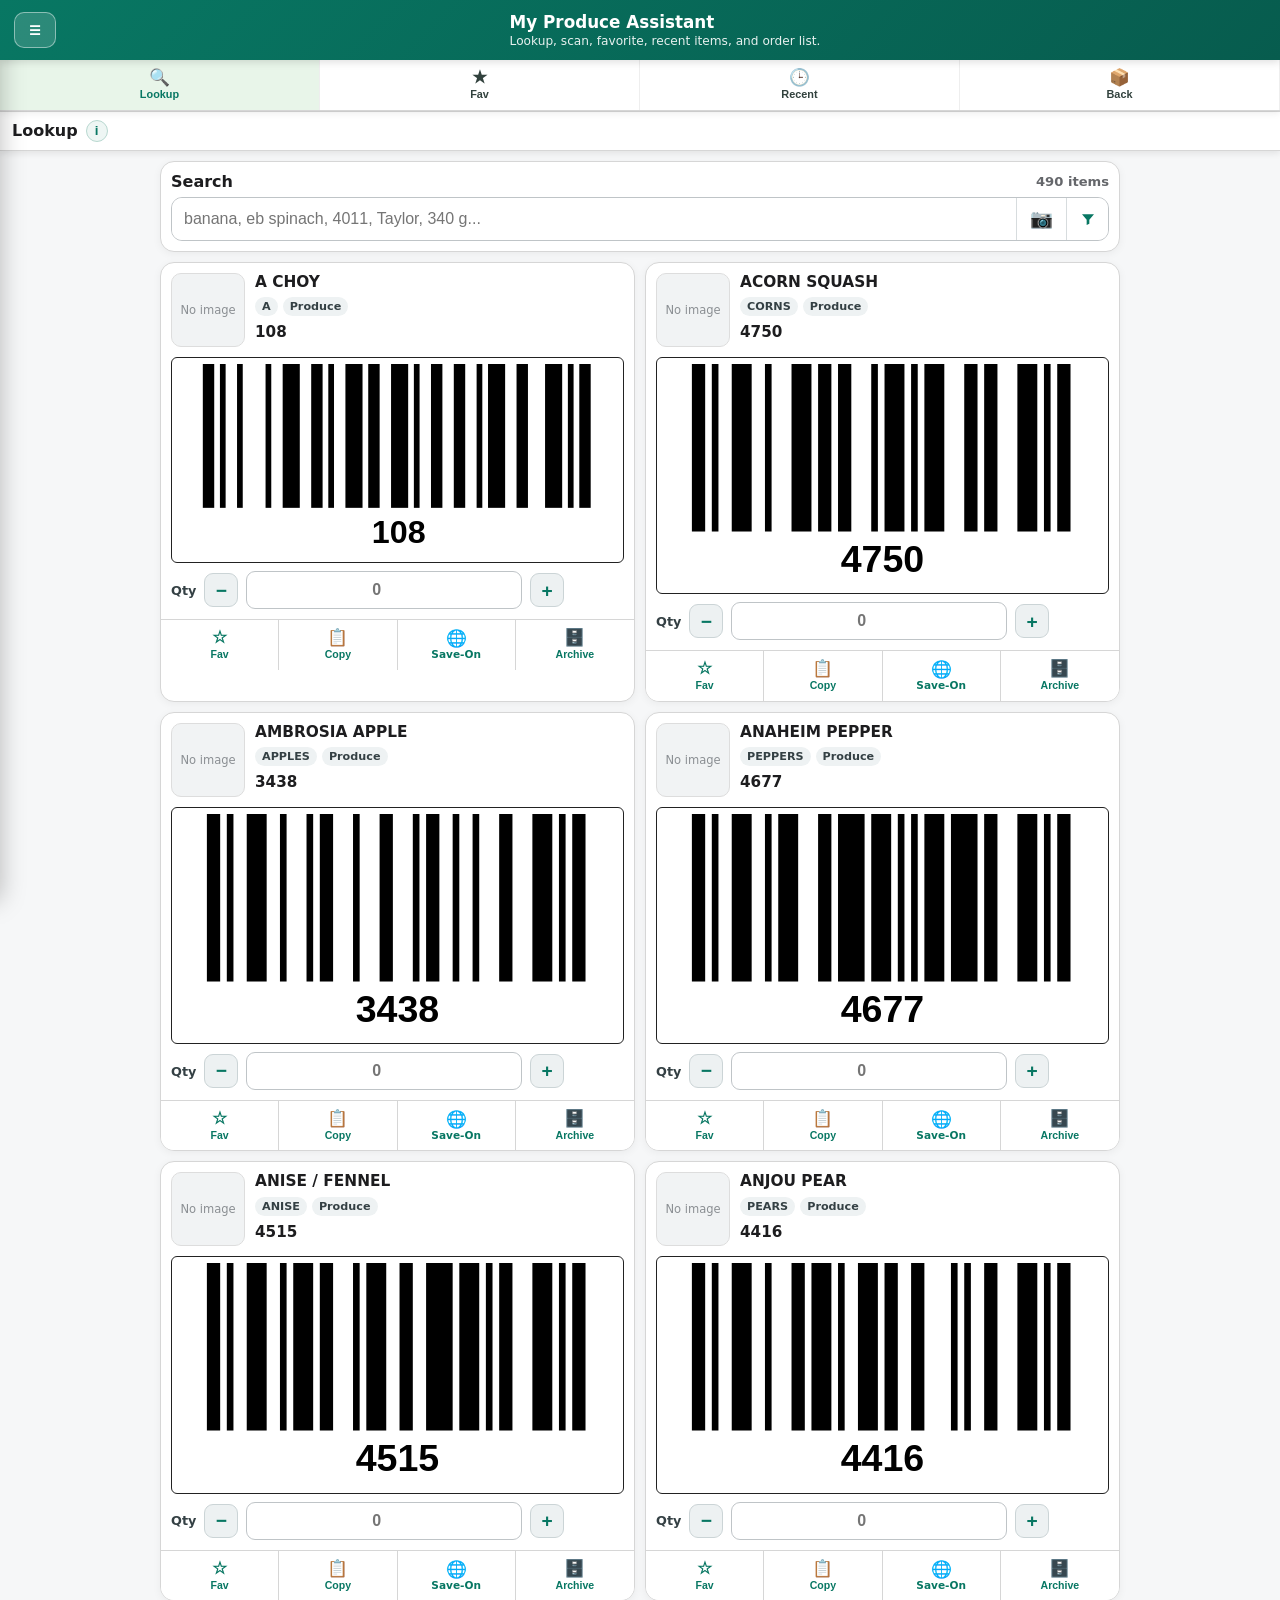
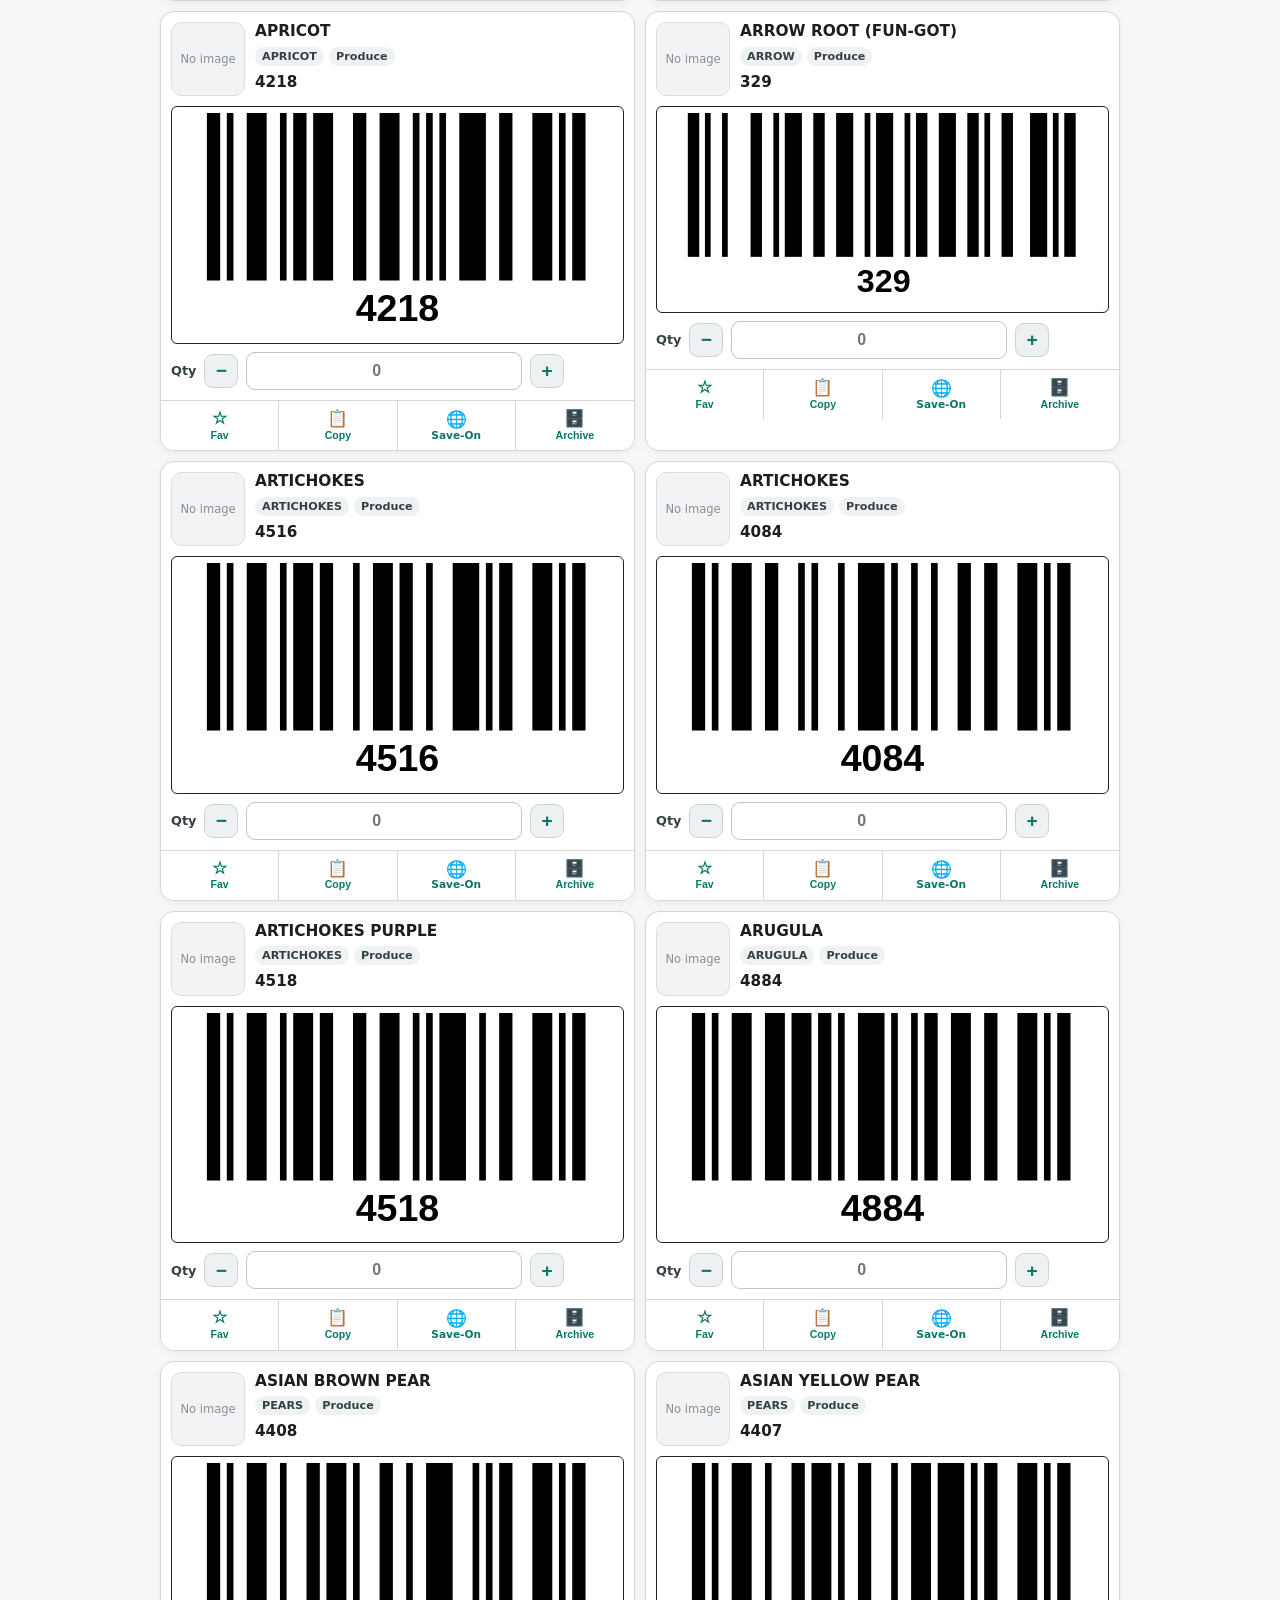
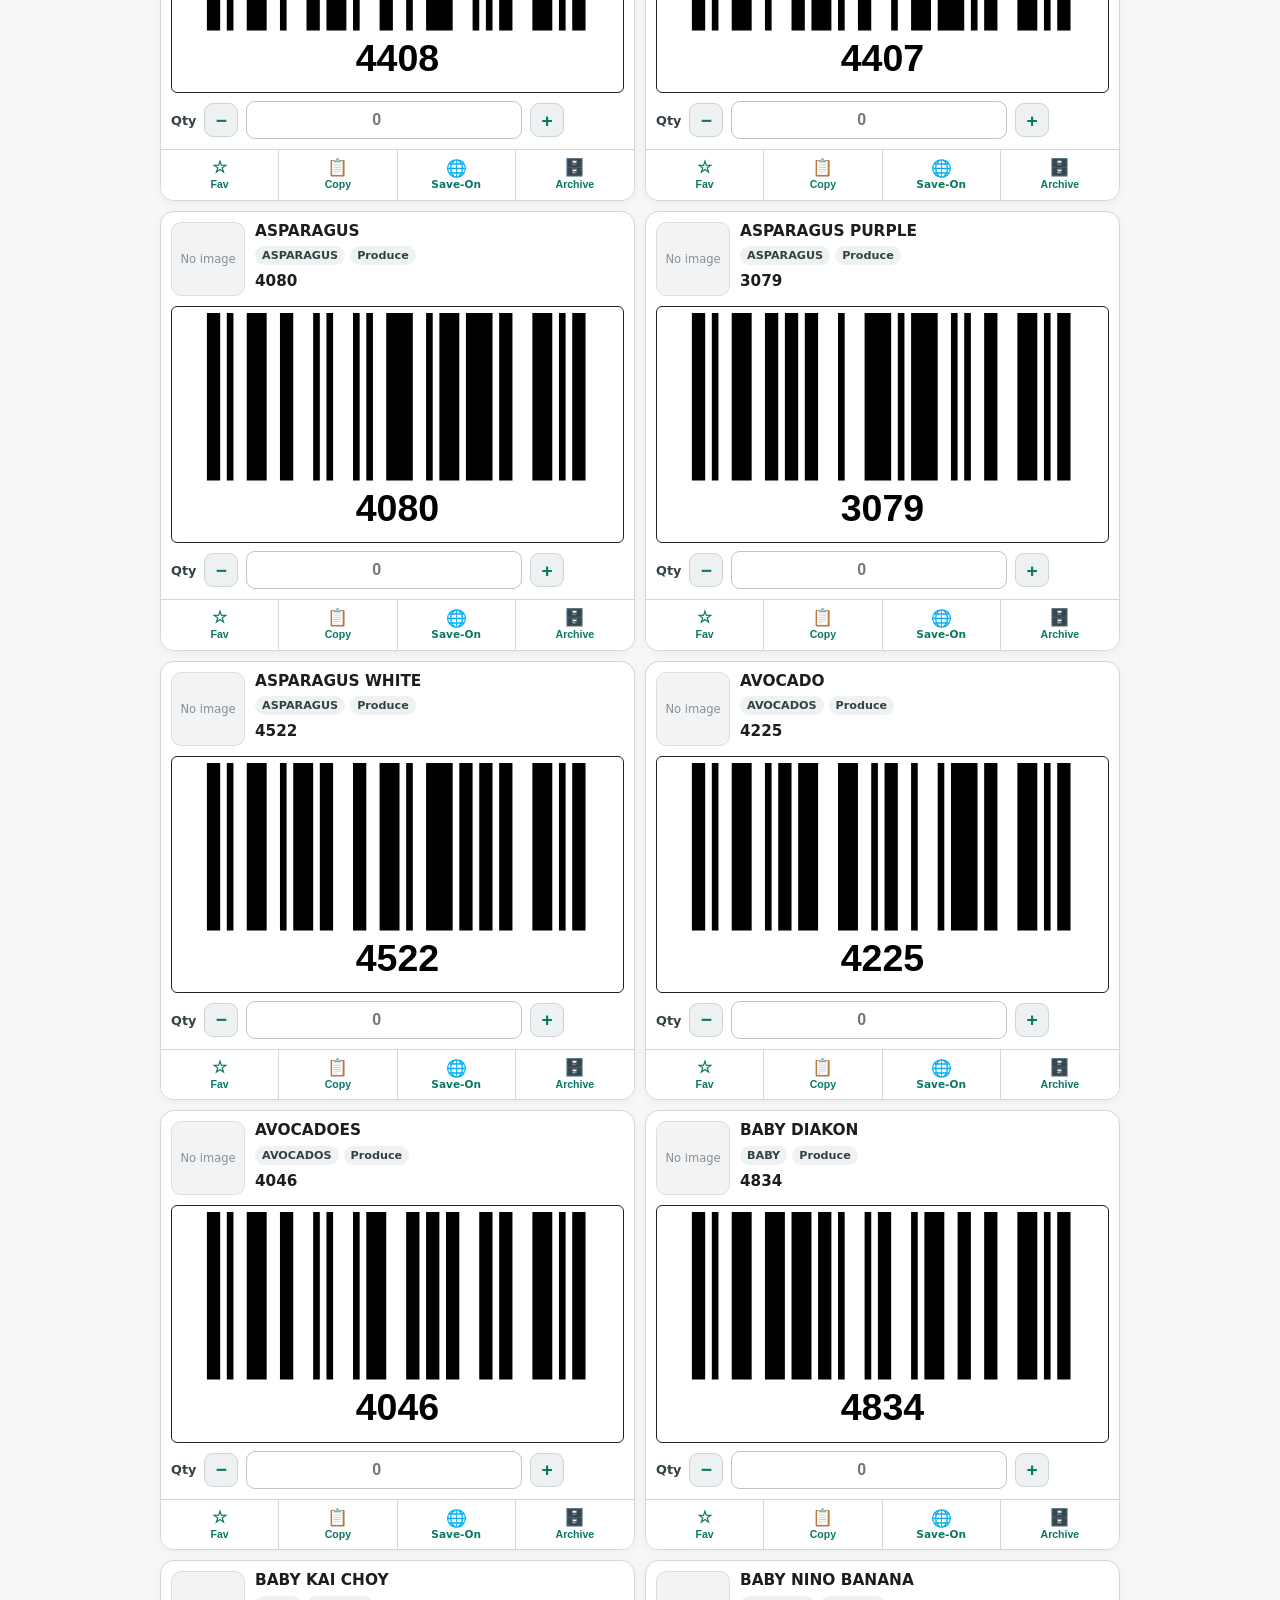
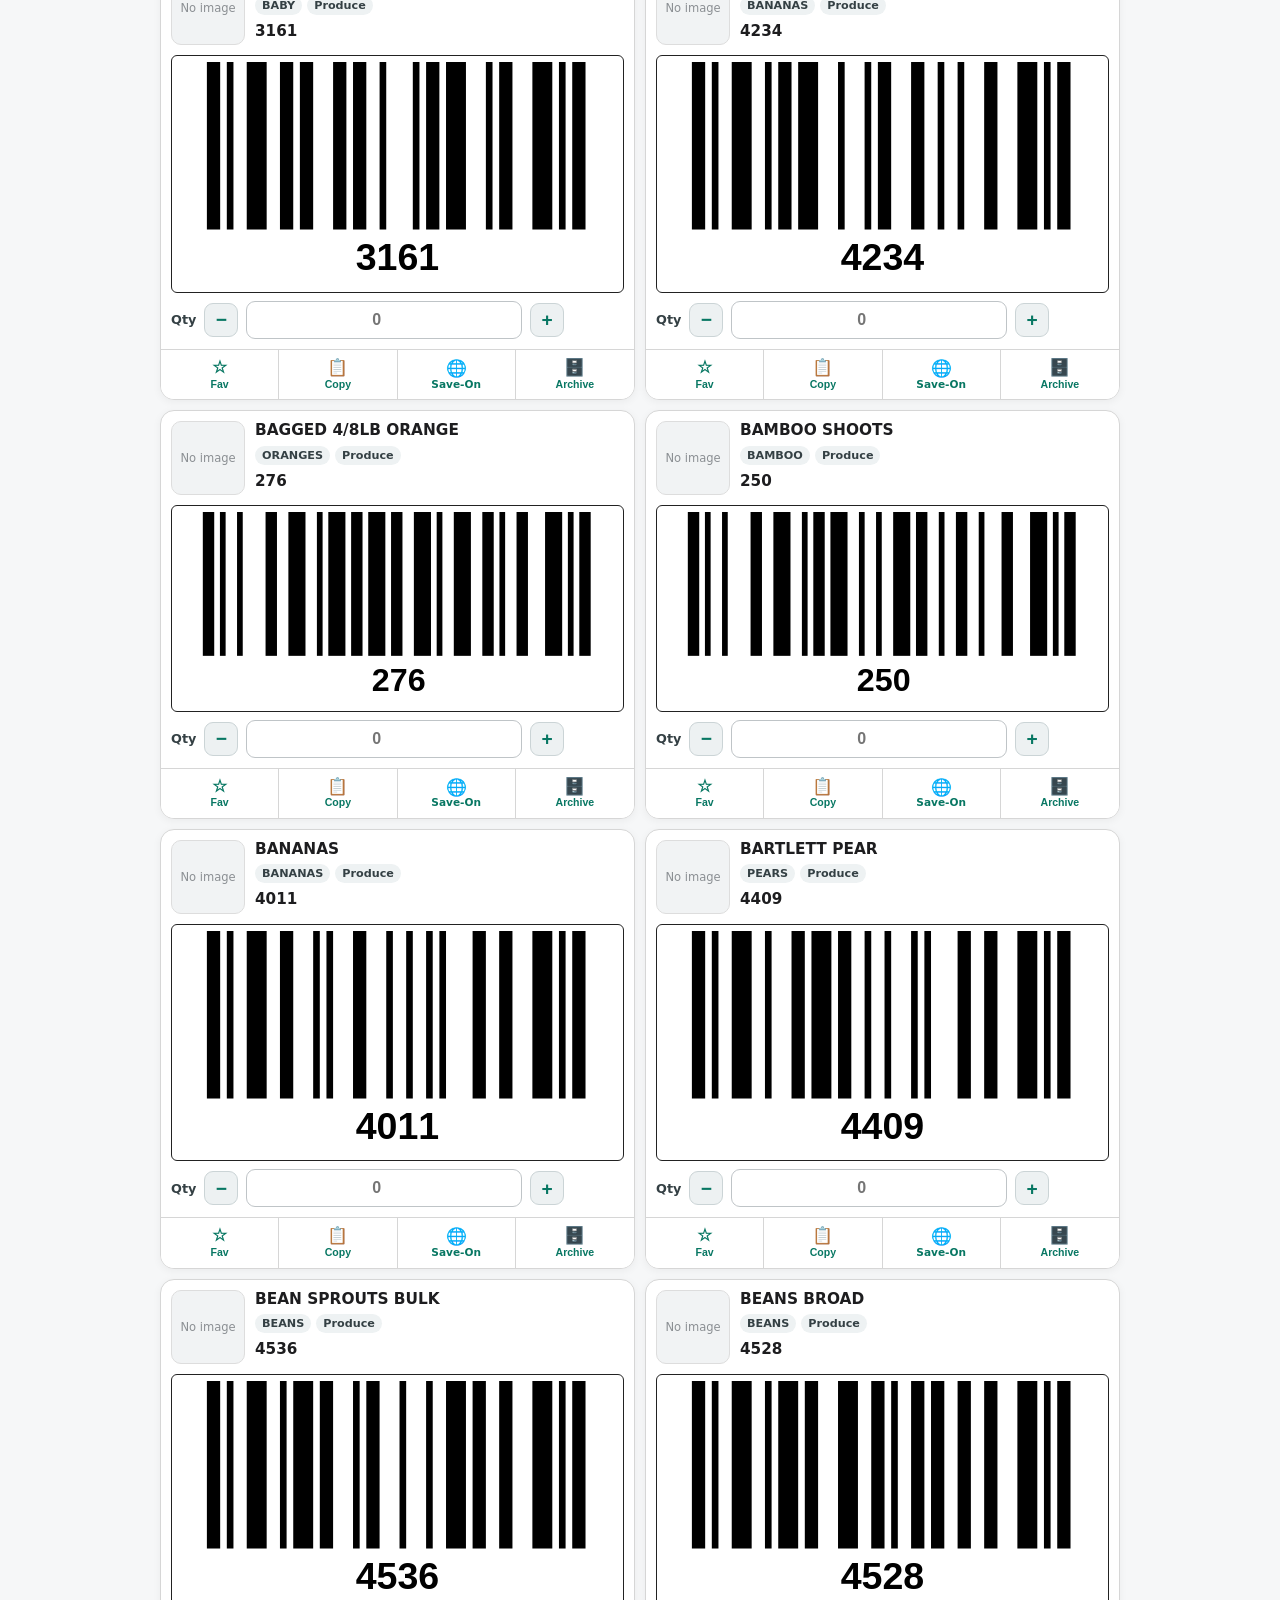
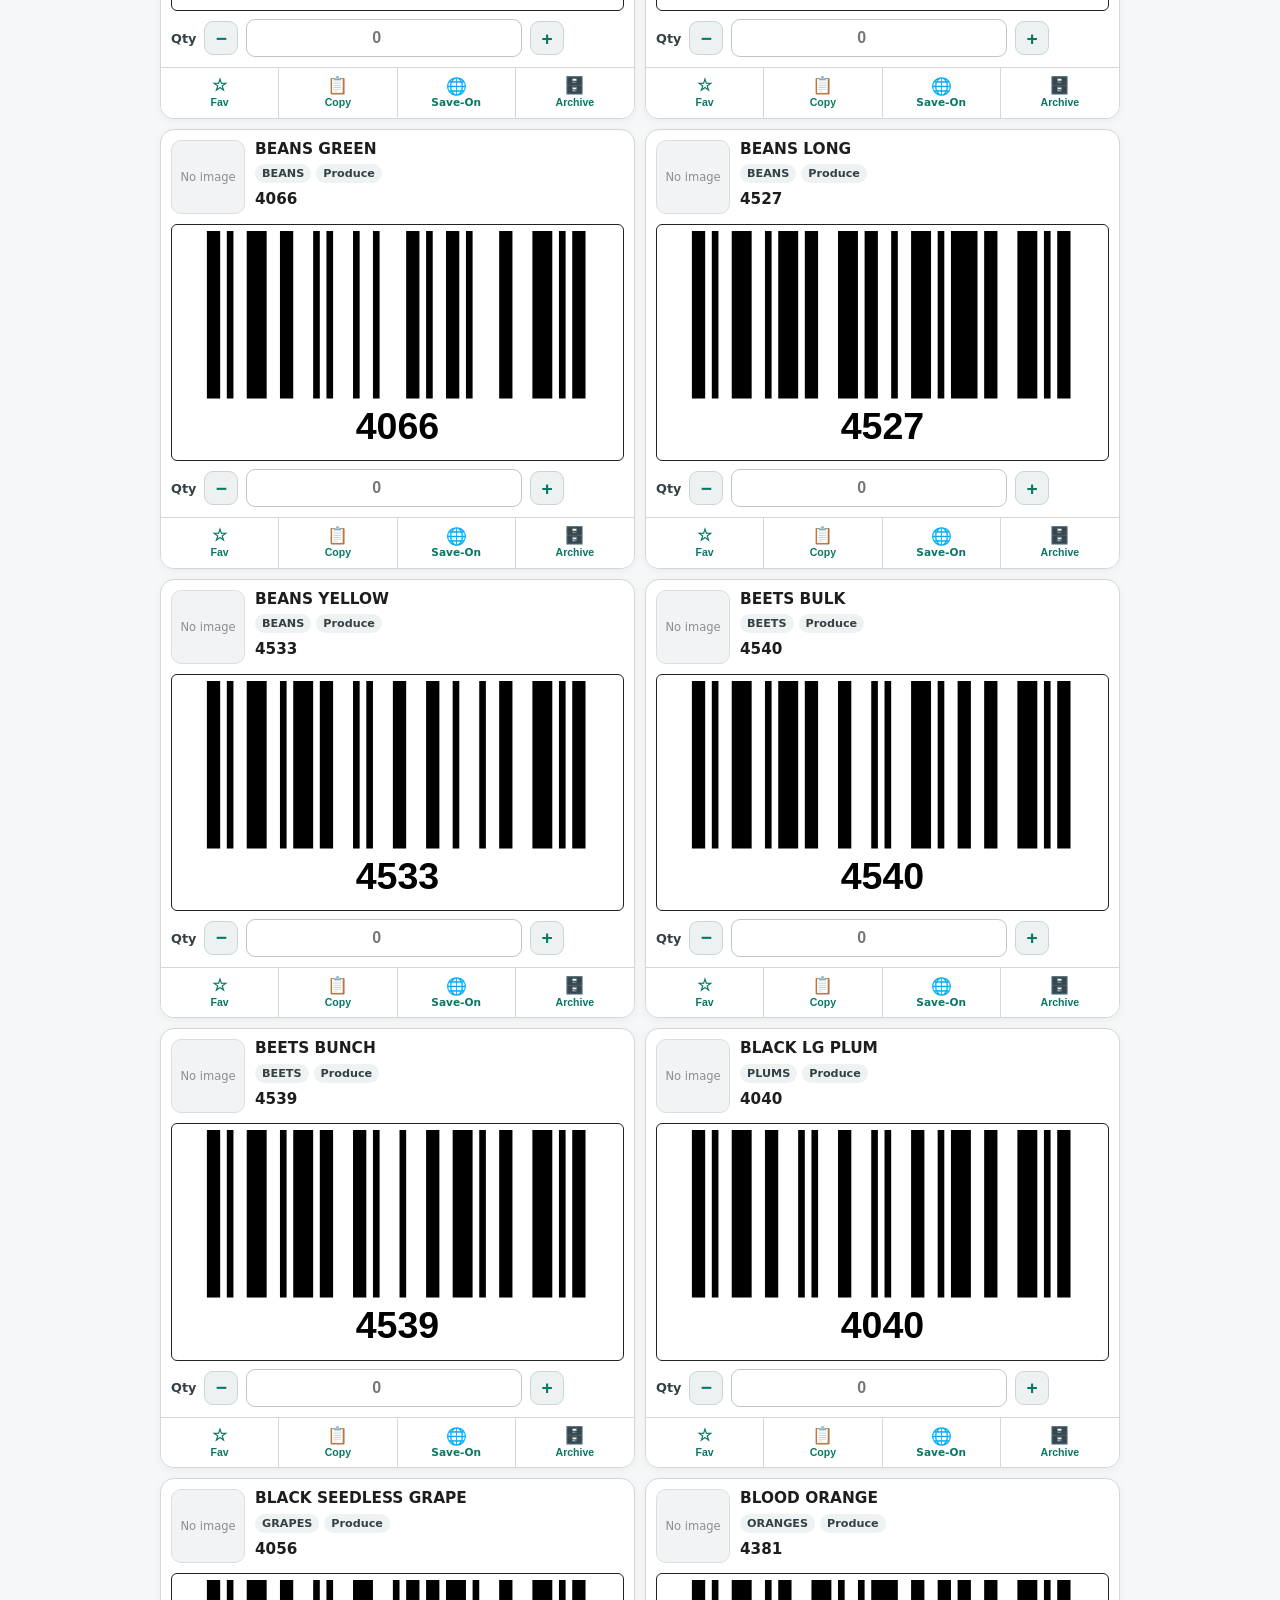
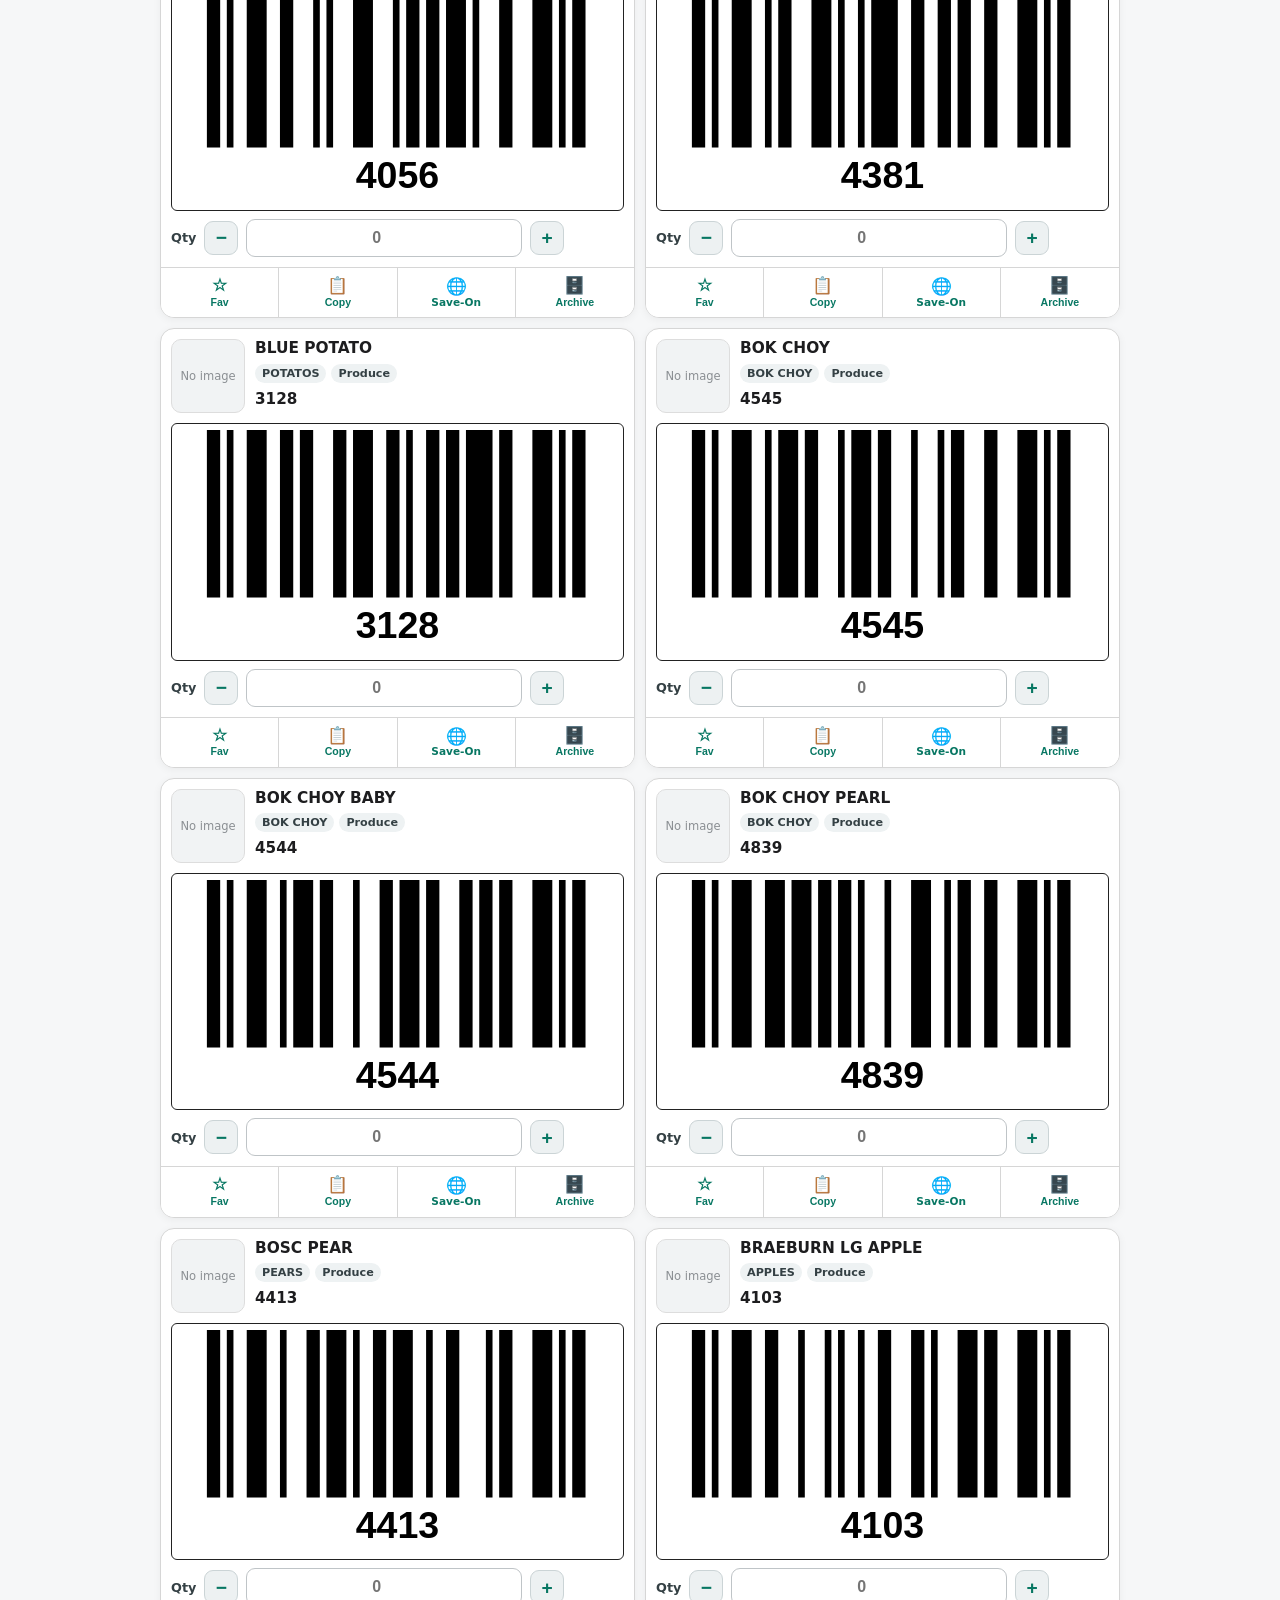
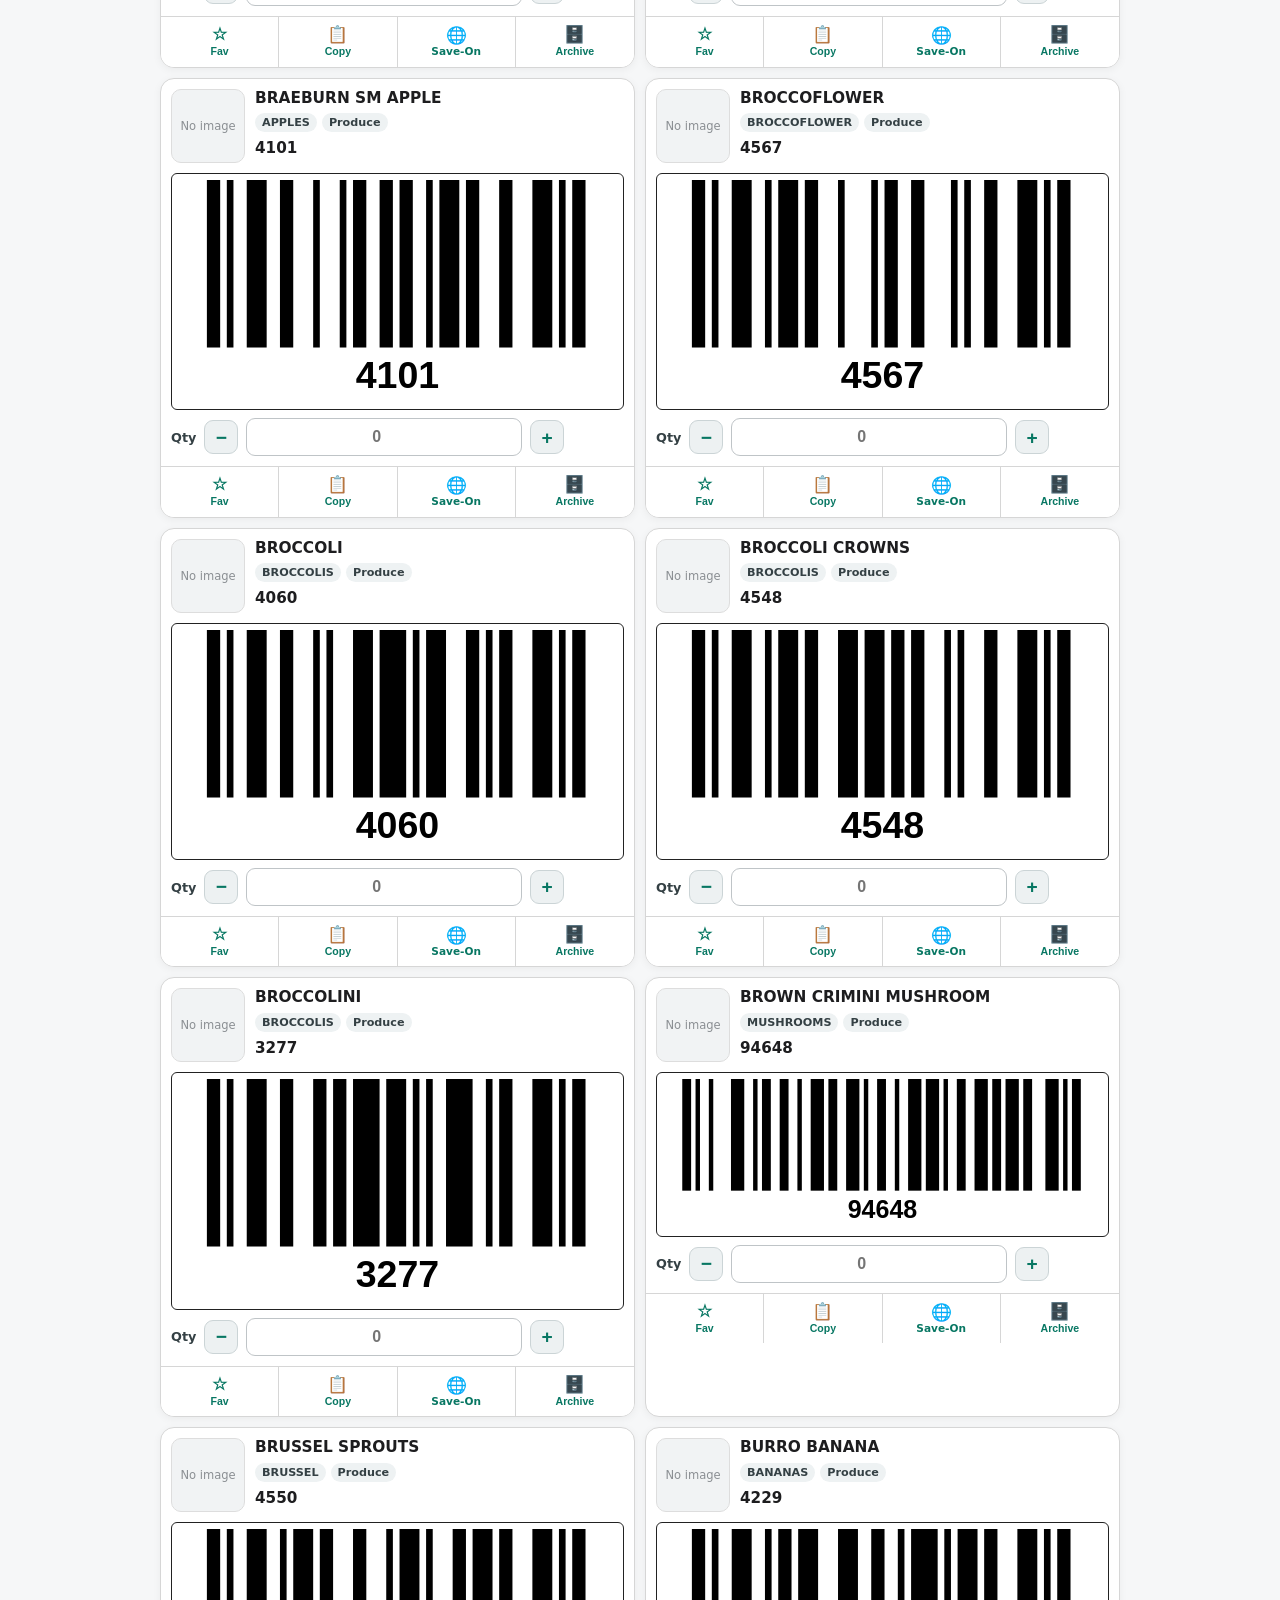
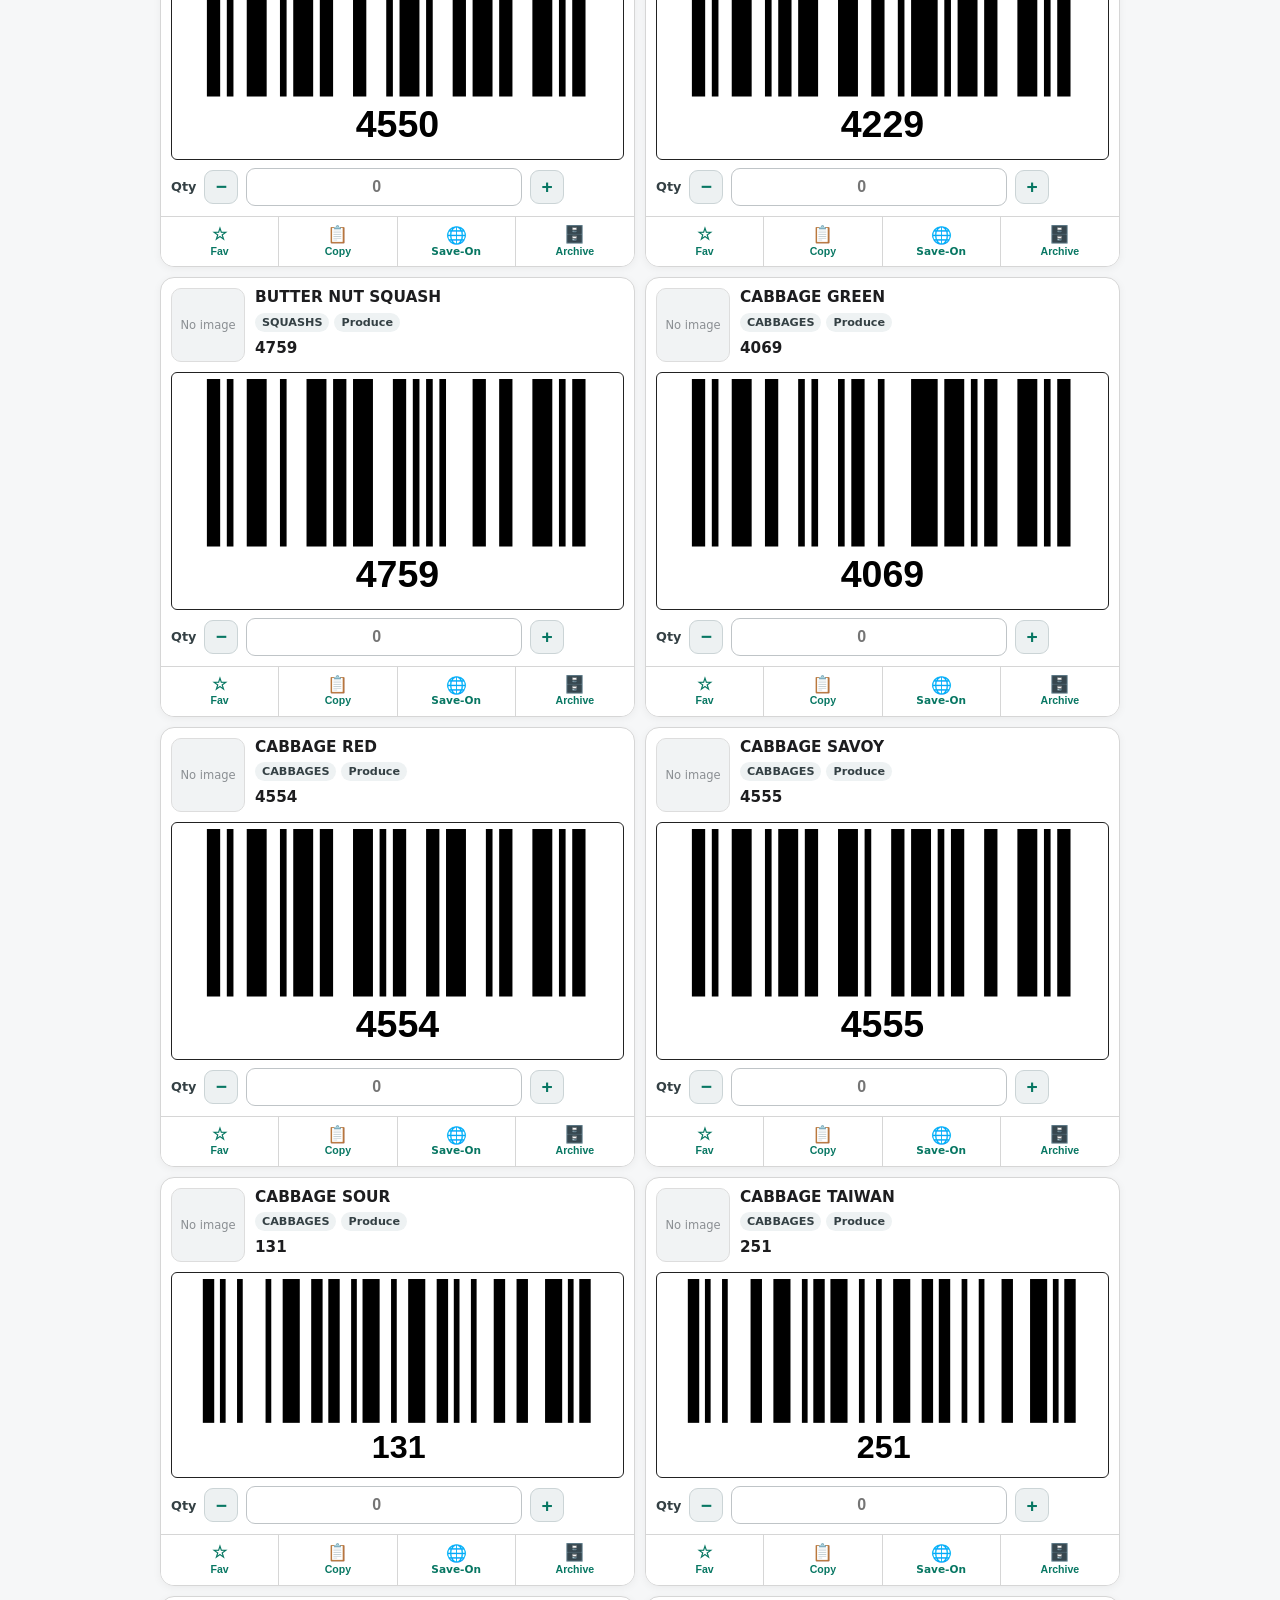
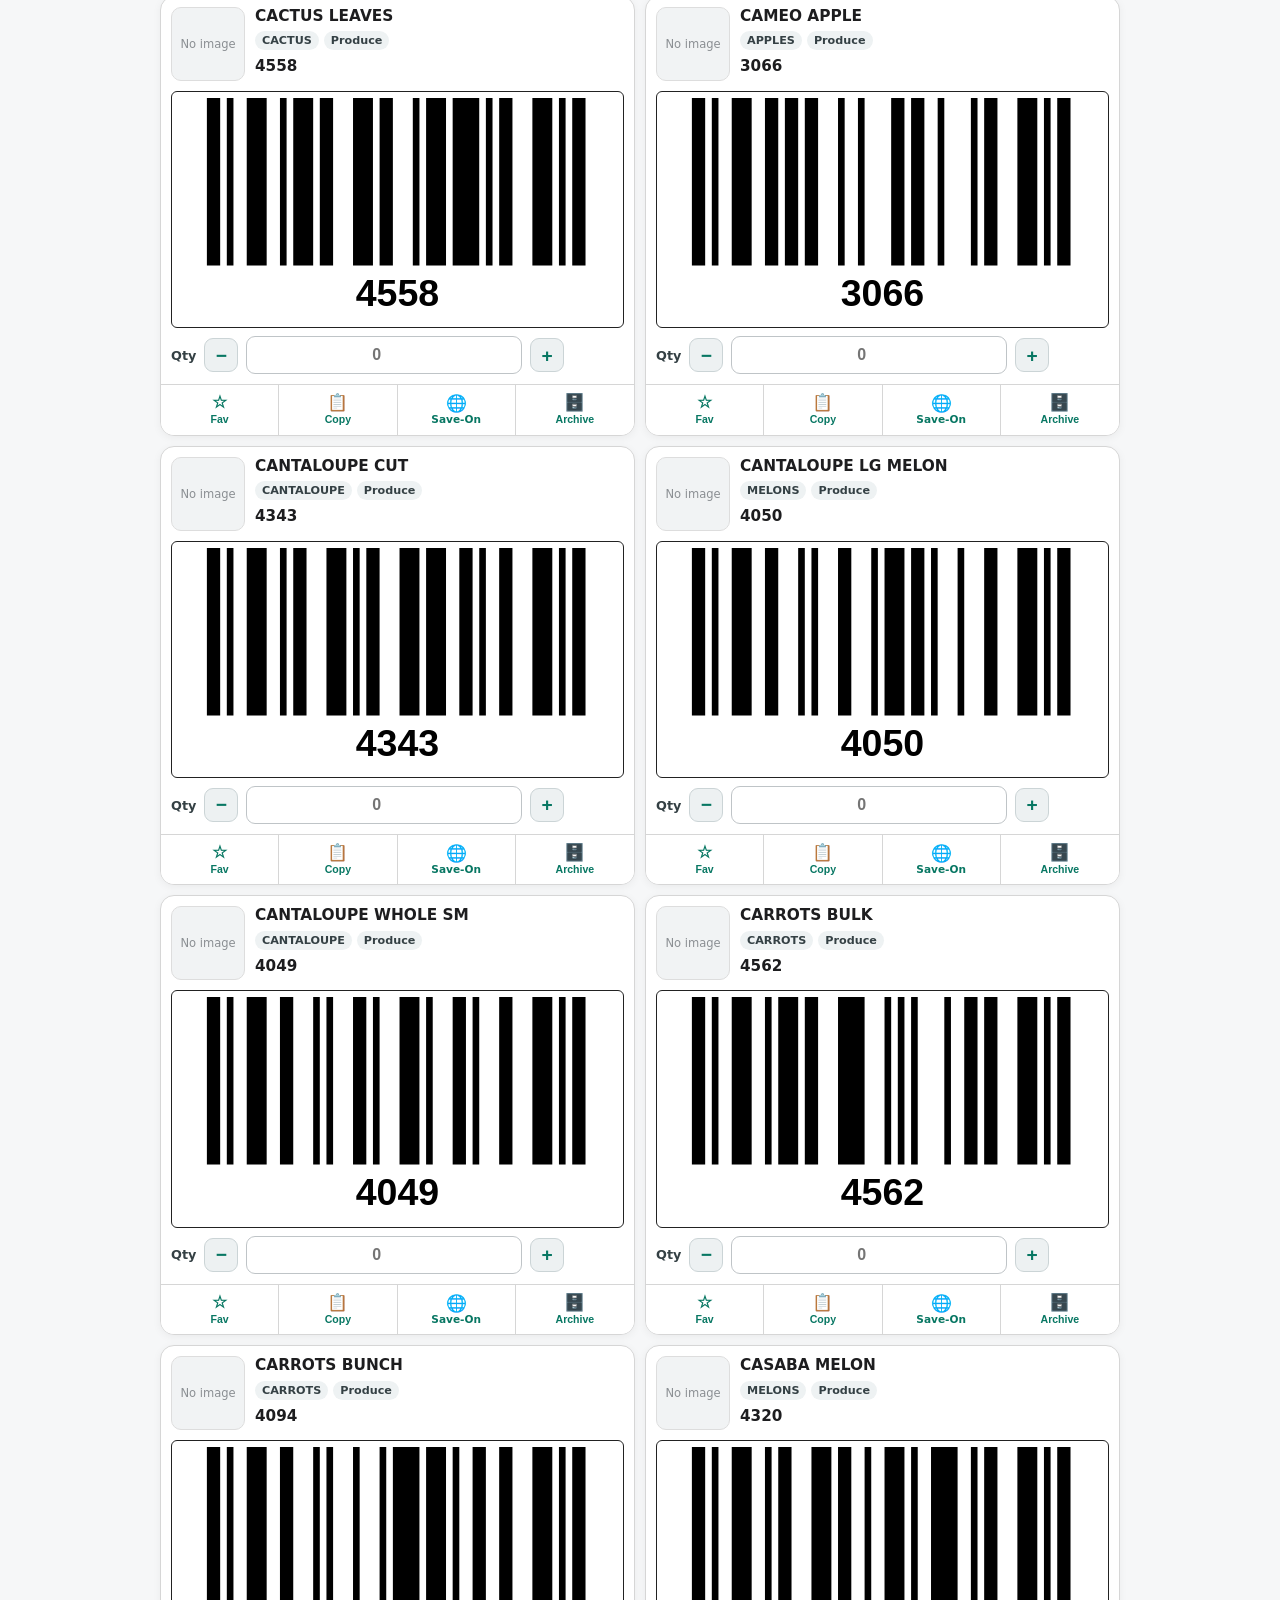
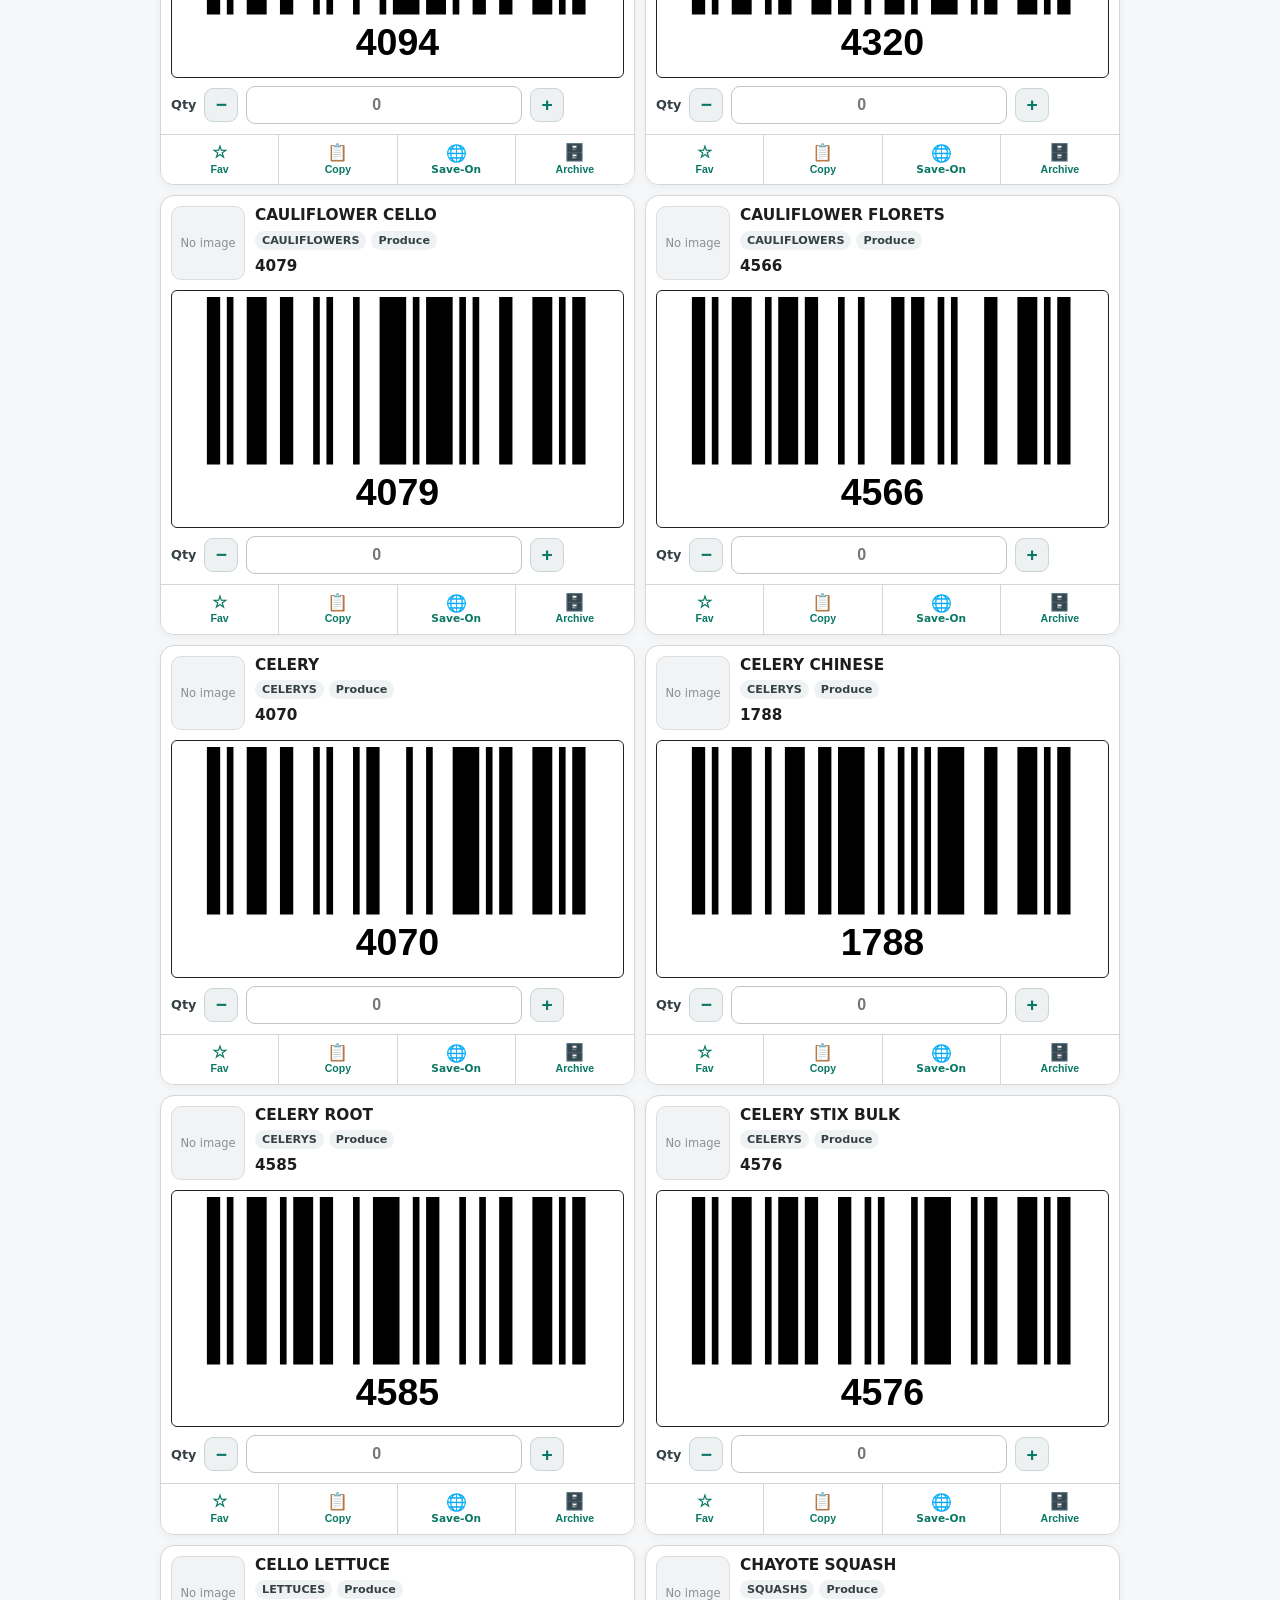
==== v2/index.html @ fc3824c6 "introduced v2 for testing on live" ====
<!doctype html><html lang="en"><head><meta charset="utf-8"><meta name="viewport" content="width=device-width,initial-scale=1"><meta name="theme-color" content="#087763"><title>My Produce Assistant</title><link rel="manifest" href="manifest.webmanifest"><link rel="apple-touch-icon" href="icons/icon-192.png"><link rel="stylesheet" href="styles.css">
<style id="organic-inline-style">
.organic-inline{
  display:flex;
  align-items:center;
  gap:12px;
  flex-wrap:wrap;
  font-size:.9rem;
  font-weight:800;
}
.organic-label{
  min-width:auto;
}
.radio-inline{
  display:inline-flex;
  align-items:center;
  gap:6px;
  font-weight:700;
}
.radio-inline input{
  margin:0;
}
@media(max-width:540px){
  .organic-inline{
    gap:10px;
    font-size:.88rem;
  }
}
</style>

</head><body>
<header>
  <button id="drawerBtn" class="drawer-btn" type="button" aria-label="Open menu">☰</button><div><h1>My Produce Assistant</h1><p>Lookup, scan, favorite, recent items, and order list.</p></div><div class="header-actions">
    
    <button id="installBtn" hidden>Install</button>
  </div></header>

<div id="drawerBackdrop" class="drawer-backdrop" hidden></div>
<aside id="appDrawer" class="app-drawer" aria-hidden="true">
  <div class="drawer-head"><div><strong>🌿 My Produce Assistant</strong><small>Mobile-first produce workflow</small></div><button id="closeDrawerBtn" type="button">✕</button></div>
  <nav class="drawer-nav">
    <button type="button" data-drawer-action="dashboard">🏠 <span>Dashboard</span></button>
    <div class="drawer-group-title">Daily Workflows</div>
    <button type="button" data-drawer-action="orders">📦 <span>Orders</span></button>
    <button type="button" data-drawer-action="today-order">🟡 <span>Today's Order</span></button>
    <button type="button" data-drawer-action="inventory">📋 <span>Inventory</span></button>
    <div class="drawer-group-title">Management</div>
    <button type="button" data-drawer-action="missing">❓ <span>Missing Items</span></button>
    <button type="button" data-drawer-action="archive">🗄️ <span>Archive</span></button>
    <button type="button" data-drawer-action="data-tools">💾 <span>Data & Backup</span></button>
  </nav>
</aside>


<div id="topToolsPanel" class="top-tools-modal" hidden>
  <div class="top-tools-backdrop"></div>
  <div class="top-tools-card" role="dialog" aria-modal="true" aria-label="Data and Backup Tools">
    <div class="top-tools-head">
      <strong>Data & Backup Tools</strong>
      <button id="closeTopToolsBtn" class="link" type="button">X</button>
    </div>
    <div class="top-tools-grid">
      <span id="syncStatus" class="sync-status">Checking data...</span>
      <label class="upload">Upload CSV <input id="csvUpload" type="file" accept=".csv,text/csv" hidden></label>
      <button id="resetBtn" class="link" type="button">Reset data</button>
      <button id="exportProfileBtn" class="link" type="button">Export Profile</button>
      <button id="exportItemsBtn" class="link" type="button">Export Items CSV</button>
      <label class="upload">Import Profile <input id="importProfile" type="file" accept=".json,application/json" hidden></label>
    </div>
  </div>
</div>

<nav class="tabs"><button class="tab active" data-view="lookup"><span class="tab-icon">🔍</span><span class="tab-text">Lookup</span></button><button class="tab" data-view="favorites"><span class="tab-icon">★</span><span class="tab-text">Fav</span></button><button class="tab" data-view="recent"><span class="tab-icon">🕒</span><span class="tab-text">Recent</span></button><button class="tab" data-view="order"><span class="tab-icon">📦</span><span class="tab-text">Back</span></button></nav>
<div id="lookupFixedHeader" class="fixed-page-title lookup-fixed-title" hidden>
  <strong>Lookup</strong>
  <button id="lookupInfoBtn" type="button" aria-label="Lookup info">i</button>
</div>

<main>
<section id="lookupView" class="view active">
<section class="panel"><button id="closeSearchDrawerBtn" class="close-search-drawer" type="button" aria-label="Close search">✕</button>
      <div class="search-header"><label for="q">Search</label><span id="count">Loading...</span></div><div class="search-box"><input id="q" type="search" placeholder="banana, eb spinach, 4011, Taylor, 340 g..." autocomplete="off" autofocus><button id="scanBtn" class="scan-btn" type="button" title="Scan barcode">📷</button>
        <button id="advancedToggle" class="filter-btn" type="button" aria-expanded="false" title="Filters & tools">
          <svg width="16" height="16" viewBox="0 0 24 24" fill="currentColor" aria-hidden="true">
            <path d="M3 5H21L14 13V19L10 21V13L3 5Z"></path>
          </svg>
        </button></div><div id="advancedControls" class="advanced-controls" hidden><div class="filters"><button class="active" data-filter="all" type="button">All</button><button data-filter="produce" type="button">Produce</button><button data-filter="packaged" type="button">Packaged</button><button data-filter="organic" type="button">Organic</button>
          <button data-filter="seasonal" type="button">Seasonal</button></div></div></section><section id="message" class="message" hidden></section><section id="results" class="results"></section></section>
<section id="favoritesView" class="view"><section class="panel section-head"><h2>Favorites</h2><p>Store-specific quick list. Tap ☆ on any item to add/remove.</p></section><section id="favoritesResults" class="results"></section></section>
<section id="recentView" class="view"><section class="panel section-head"><h2>Recently Used</h2><p>Automatically updated when you scan, copy, add to order, or open Save-On.</p><button id="clearRecentBtn" class="link" type="button">Clear Recent</button></section><section id="recentResults" class="results"></section></section>
<section id="orderView" class="view"><section class="panel section-head"><h2>Back Stock</h2><p>Record what you already have in back stock. Use this while preparing your store order.</p><div class="order-actions"><button id="exportOrderBtn" type="button">Export CSV</button><button id="clearOrderBtn" class="danger" type="button">Clear List</button>
        <button id="startFrontStockBtn" type="button">Final Order →</button></div></section><section id="orderResults" class="order-list"></section></section>

  <section id="missingView" class="view">
    <section class="panel section-head">
      <h2>Missing Items</h2>
      <p>Saved searches or scanned codes that were not found in your local CSV.</p>
      <div class="order-actions">
        <button id="addMissingToCatalogBtn" type="button">Add to Catalog</button>
        <button id="archiveMissingBtn" type="button">Archive</button>
        <button id="exportMissingBtn" type="button">Export CSV</button>
        <label class="upload">Import CSV <input id="importMissingCsv" type="file" accept=".csv,text/csv" hidden></label>
        <button id="clearMissingBtn" class="danger" type="button">Clear Missing</button>
      </div>
    </section>
    <section id="missingResults" class="order-list"></section>
  </section>

  <section id="archiveView" class="view">
    <section class="panel section-head">
      <h2>Archive</h2>
      <p>Archived catalog items are hidden from normal search. Restore when needed.</p>
      <div class="order-actions"><button id="exportArchiveBtn" type="button">Export CSV</button></div>
    </section>
    <section id="archiveResults" class="results"></section>
  </section>
  <section id="frontStockView" class="view">
    <section class="panel section-head">
      <h2>Final Order</h2>
      <p>Use this while preparing the store order. It shows your saved back stock quantity beside the final order quantity.</p>
      <div class="order-actions">
        <button id="exportFrontStockBtn" type="button">Export CSV</button>
        <button id="exportCombinedStockBtn" type="button">Export Combined</button>
        <button id="clearFrontStockBtn" class="danger" type="button">Clear List</button>
        <button id="backToBackStockBtn" type="button">← Back Stock</button>
      </div>
    </section>
    <section class="panel front-stock-toolbar">
      <label>Search / Scan Item
        <div class="search-box front-search-box">
          <input id="frontQ" type="search" placeholder="Search item, PLU, UPC, brand...">
          <button id="frontScanBtn" class="scan-btn" type="button" title="Scan barcode">📷</button>
        </div>
      </label>
      <section id="frontSearchResults" class="front-results"></section>
    </section>
    <section id="frontStockResults" class="order-list"></section>
  </section>
  <section id="dashboardView" class="view">
    <section class="panel section-head">
      <h2>Dashboard</h2>
      <p>Quick overview of today's produce workflow and past orders.</p>
    </section>

    <section class="dash-icon-grid" id="dashboardGrid">
      <button class="dash-icon-card" id="dashGoOrderBtn" type="button">
        <span class="dash-circle">📦</span>
        <strong>Today’s Order</strong>
        <small id="dashOrderStatus">Draft</small>
      </button>

      <button class="dash-icon-card" id="dashGoStockBtn" type="button">
        <span class="dash-circle">📋</span>
        <strong>Back Stock</strong>
        <small><span id="dashBackCount">0</span> items</small>
      </button>

      <button class="dash-icon-card" id="dashGoFinalBtn" type="button">
        <span class="dash-circle">🧾</span>
        <strong>Final Order</strong>
        <small><span id="dashFinalCount">0</span> items</small>
      </button>

      <button class="dash-icon-card" id="dashMarkPlacedBtn" type="button">
        <span class="dash-circle">✅</span>
        <strong>Mark Placed</strong>
        <small>Lock today’s order</small>
      </button>

      <button class="dash-icon-card" id="dashGoMissingBtn" type="button">
        <span class="dash-circle">❓</span>
        <strong>Missing</strong>
        <small><span id="dashMissingCount">0</span> items</small>
      </button>
    </section>


    <section class="panel section-head">
      <h2>Order History</h2>
      <p>Placed orders are locked and saved by date for future reference.</p>
    </section>
    <section id="orderHistoryResults" class="order-history-list"></section>
  </section>


  <section id="ordersView" class="view">
<section class="panel section-head"><h2>Orders</h2><p>Today's regular order workflow: record back stock, prepare final order, then mark it placed.</p><div class="order-actions"><button id="continueOrderBtn" type="button">Continue</button><button id="markOrderPlacedBtn" type="button">Mark Placed</button><button id="unlockOrderBtn" type="button">Unlock Draft</button></div></section>
<section class="dashboard-grid"><article class="dashboard-card"><h3>Status</h3><p><span id="orderSessionStatus">Draft</span></p><button id="ordersQuickMarkPlacedBtn" type="button">Mark Placed</button></article><article class="dashboard-card"><h3>Back Stock</h3><p><span id="orderBackCount">0</span> items</p><button id="ordersBackStockBtn" type="button">Open Back Stock</button></article><article class="dashboard-card"><h3>Final Order</h3><p><span id="orderFinalCount">0</span> items</p><button id="ordersFinalOrderBtn" type="button">Open Final Order</button></article></section><section id="ordersHistoryInline" class="order-history-list"></section></section>
<section id="inventoryView" class="view"><section class="panel section-head"><h2>Inventory</h2><p>Future inventory workflow: separate back stock count and final order count.</p></section><section class="message">Inventory module is planned after the order workflow is stable.</section></section>
</main>

<button id="mobileSearchFab" class="mobile-search-fab" type="button" aria-label="Open search">
  🔍
</button>
<div id="scannerModal" class="scanner-modal" hidden><div class="scanner-card"><div class="scanner-head"><h2>Scan Barcode</h2><button id="closeScannerBtn" type="button">Close</button></div><video id="scannerVideo" playsinline></video><p id="scannerStatus">Point camera at barcode.</p></div></div>

<div id="missingModal" class="missing-modal" hidden>
  <div class="missing-card">
    <div class="missing-head">
      <h2>Missing Item Details</h2>
      <button id="closeMissingModalBtn" type="button">Close</button>
    </div>

    <form id="missingForm" class="missing-form">
      <input type="hidden" id="missingEditIndex">

      <label>Search / Scanned Value
        <input id="missingTerm" type="text" readonly>
      </label>

      <label>Item Name
        <input id="missingName" type="text" placeholder="Example: Earthbound Baby Arugula">
      </label>

      <label>Brand
        <input id="missingBrand" type="text" placeholder="Example: Earthbound Farm">
      </label>

      <div class="form-grid">
        <label>Quantity
          <input id="missingQuantity" type="text" placeholder="142">
        </label>

        <label>Unit
          <select id="missingUnit">
            <option value="">Select</option>
            <option value="g">g</option>
            <option value="kg">kg</option>
            <option value="ml">ml</option>
            <option value="L">L</option>
            <option value="oz">oz</option>
            <option value="lb">lb</option>
            <option value="each">each</option>
            <option value="pack">pack</option>
            <option value="case">case</option>
          </select>
        </label>
      </div>

      <label>Category
        <input id="missingCategory" type="text" placeholder="Packaged Greens / Herbs / Dips">
      </label>

      <div class="organic-inline">
        <span class="organic-label">Type:</span>
        <label class="radio-inline">
          <input type="radio" name="missingOrganic" value="Conventional" checked>
          Conventional
        </label>
        <label class="radio-inline">
          <input type="radio" name="missingOrganic" value="Organic">
          Organic
        </label>
      </div>

      <div class="seasonal-inline">
        <label class="checkbox-inline"><input id="missingSeasonal" type="checkbox"> Seasonal item</label>
      </div>
      <div class="form-grid seasonal-fields">
        <label>Season <input id="missingSeason" type="text" placeholder="Summer / Fall / Winter"></label>
        <label>Festival <input id="missingFestival" type="text" placeholder="Halloween / Valentine"></label>
      </div>
      <label>Image URL
        <input id="missingImageUrl" type="url" placeholder="https://example.com/product.jpg">
      </label>

      <label>Local Image Path
        <input id="missingImageLocal" type="text" placeholder="images/product-name.jpg">
      </label>

      <label>Notes
        <textarea id="missingNotes" rows="3" placeholder="Optional notes"></textarea>
      </label>

      <div class="missing-actions">
        <button type="submit">Save Missing Item</button>
        <a id="missingSaveOnLink" class="button-link" target="_blank" rel="noopener">Check Save-On</a>
      </div>
    </form>
  </div>
</div>

<footer>Data source: Google Sheets when configured, with local cache and bundled CSV fallback.</footer><script src="data.js"></script><script src="src/core/config/AppConfig.js"></script><script src="src/core/logging/Logger.js"></script><script src="src/core/utils/UrlUtils.js"></script><script src="src/core/http/HttpClient.js"></script><script src="src/core/storage/LocalStorageClient.js"></script><script src="src/app.js"></script><script src="js/providers/LocalCatalogProvider.js"></script><script src="js/providers/GoogleSheetsCatalogProvider.js"></script><script src="js/services/CatalogService.js"></script><script src="app.js"></script></body></html>
---- v2/styles.css ----
:root{--g:#087763;--gd:#075c4e;--lg:#e8f5e9;--b:#d6d6d6;--t:#1d1d1f;--m:#65676b;--bg:#f6f7f8;--danger:#b3261e}*{box-sizing:border-box}body{margin:0;font-family:system-ui,-apple-system,Segoe UI,sans-serif;color:var(--t);background:var(--bg)}header{background:linear-gradient(135deg,var(--g),var(--gd));color:#fff;padding:12px 14px;display:flex;justify-content:space-between;gap:12px;position:sticky;top:0;z-index:8;box-shadow:0 2px 8px #0002}h1{font-size:1.05rem;margin:0 0 2px}header p{margin:0;font-size:.76rem;opacity:.9}button,.upload{border:0;background:var(--g);color:#fff;border-radius:10px;padding:9px 12px;font-weight:800;cursor:pointer;text-align:center}.tabs{position:sticky;top:62px;z-index:7;background:#fff;border-bottom:1px solid var(--b);display:grid;grid-template-columns:repeat(4,1fr)}.tab{background:#fff;color:#31413d;border-radius:0;padding:10px 4px;font-size:.82rem;border-right:1px solid #eee}.tab.active{background:var(--lg);color:var(--g)}main{max-width:980px;margin:0 auto;padding:10px}.view{display:none}.view.active{display:block}.panel,.card{background:#fff;border:1px solid var(--b);border-radius:14px;box-shadow:0 2px 8px #0000000d}.panel{padding:10px}.search-header{display:flex;align-items:center;justify-content:space-between;margin-bottom:6px}.search-header label{font-weight:800}.search-header #count{font-size:.82rem;color:var(--m);font-weight:800}.search-box{display:flex;border:1px solid #bfc4c7;border-radius:11px;overflow:hidden;background:#fff}input[type=search]{flex:1;min-width:0;border:0;padding:12px;font-size:1rem;outline:none}.scan-btn{border-radius:0;background:#fff;color:var(--g);border-left:1px solid #d7dcde;font-size:1.15rem;padding:8px 13px}.advanced-toggle{display:block;margin-top:9px;width:100%;background:#edf1f2;color:#173b35;border:1px solid #d8dddf;padding:8px 10px;border-radius:10px;font-size:.88rem}.advanced-controls[hidden]{display:none!important}.filters{display:flex;gap:7px;flex-wrap:wrap;margin-top:9px}.filters button{background:#edf1f2;color:#273033;border:1px solid #d8dddf;border-radius:999px;padding:7px 10px;font-size:.82rem}.filters button.active{background:var(--g);color:#fff}.tools{display:flex;align-items:center;gap:8px;flex-wrap:wrap;justify-content:space-between;margin-top:9px;color:var(--m);font-size:.8rem}.link{background:transparent;color:var(--g);padding:0}.danger{background:var(--danger)}.message{margin-top:10px;background:#fff8e1;border:1px solid #ffe082;border-radius:12px;padding:12px;color:#5f4700}.results{margin-top:10px;display:grid;grid-template-columns:repeat(auto-fit,minmax(290px,1fr));gap:10px}.card{overflow:hidden}.card.org{border-color:#189456}.top{display:flex;gap:10px;padding:10px}.thumb{width:60px;height:60px;flex:0 0 60px;border-radius:10px;border:1px solid #ddd;background:#f1f3f4;object-fit:cover}.placeholder{display:flex;align-items:center;justify-content:center;color:#8b8f93;font-size:.72rem;text-align:center}.name{margin:0 0 6px;font-size:.96rem;line-height:1.2}.badges{display:flex;gap:5px;flex-wrap:wrap;margin-bottom:7px}.badge{display:inline-flex;padding:3px 7px;border-radius:999px;background:#eef2f3;color:#344044;font-size:.7rem;font-weight:800}.badge.org{background:var(--lg);color:#08763d}.code{font-size:.95rem;font-weight:900;word-break:break-all}.barcode{margin:0 10px 10px;border:1px solid #222;border-radius:6px;padding:6px;background:#fff;text-align:center;overflow-x:auto}.barcode svg{max-width:100%;height:auto}.actions{display:grid;grid-template-columns:repeat(4,1fr);border-top:1px solid var(--b)}.actions a,.actions button{background:#fff;color:var(--g);text-decoration:none;border-radius:0;padding:10px 4px;border-right:1px solid var(--b);font-size:.78rem}.actions a:last-child,.actions button:last-child{border-right:0}.fav-on{color:#d18b00!important}.section-head h2{margin:0 0 4px;font-size:1.05rem}.section-head p{margin:0 0 8px;color:var(--m);font-size:.85rem}.order-actions{display:flex;gap:8px;flex-wrap:wrap}.order-list{margin-top:10px;display:flex;flex-direction:column;gap:9px}.order-item{background:#fff;border:1px solid var(--b);border-radius:12px;padding:10px}.order-item h3{margin:0 0 5px;font-size:.98rem}.order-row{display:flex;justify-content:space-between;gap:8px;align-items:center}.qty{font-weight:900;font-size:1.05rem}.scanner-modal{position:fixed;inset:0;background:#000b;z-index:30;padding:16px;display:flex;align-items:center;justify-content:center}.scanner-modal[hidden]{display:none}.scanner-card{background:#fff;border-radius:16px;padding:12px;width:min(560px,100%)}.scanner-head{display:flex;align-items:center;justify-content:space-between}.scanner-head h2{margin:0;font-size:1.1rem}video{width:100%;max-height:55vh;background:#000;border-radius:12px;margin-top:10px}footer{text-align:center;color:var(--m);font-size:.75rem;padding:16px 12px 24px}@media(min-width:720px){.tabs{top:62px}.results{grid-template-columns:repeat(auto-fit,minmax(320px,1fr))}.thumb{width:74px;height:74px;flex-basis:74px}}


/* Order UX v2 */
.order-inline{
  margin:0 10px 10px;
  display:flex;
  flex-direction:column;
  gap:7px;
}
.order-badge{
  display:inline-flex;
  align-self:flex-start;
  background:#e8f5e9;
  color:#08763d;
  border:1px solid #9bd4af;
  border-radius:999px;
  padding:4px 8px;
  font-size:.78rem;
  font-weight:800;
}
.qty-line{
  display:grid;
  grid-template-columns:auto 1fr auto;
  align-items:center;
  gap:8px;
}
.qty-line label{
  margin:0;
  font-size:.8rem;
  font-weight:800;
  color:#344044;
}
.qty-input{
  min-width:0;
  width:100%;
  border:1px solid #bfc4c7;
  border-radius:9px;
  padding:9px 10px;
  font-size:1rem;
  font-weight:800;
}
.qty-line .add{
  padding:9px 12px;
  white-space:nowrap;
}
.toast{
  position:fixed;
  left:50%;
  bottom:82px;
  transform:translateX(-50%) translateY(20px);
  background:#123b34;
  color:white;
  padding:11px 14px;
  border-radius:999px;
  box-shadow:0 6px 18px #0004;
  opacity:0;
  pointer-events:none;
  transition:.18s ease;
  z-index:99;
  max-width:92vw;
  font-size:.9rem;
  font-weight:800;
  text-align:center;
}
.toast.show{
  opacity:1;
  transform:translateX(-50%) translateY(0);
}
.actions{grid-template-columns:repeat(3,1fr)}
@media(max-width:540px){
  .qty-line{grid-template-columns:auto minmax(70px,1fr) auto}
  .qty-input{padding:8px 9px}
  .toast{bottom:72px}
}


/* UX v3: auto-save quantity and mobile bottom controls */
.order-badge{display:none!important}
.qty-line{
  grid-template-columns:auto minmax(70px,1fr) auto;
}
.save-status{
  min-width:52px;
  font-size:.75rem;
  font-weight:800;
  color:#777;
}
.save-status.saved{
  color:#08763d;
}
.order-inline{
  margin-top:-2px;
}
.mobile-bottom-ui main{
  padding-bottom:178px;
}
@media(max-width:640px){
  body.mobile-bottom-ui .tabs{
    position:fixed;
    top:auto;
    bottom:0;
    left:0;
    right:0;
    z-index:40;
    box-shadow:0 -2px 10px #0002;
    border-top:1px solid var(--b);
    border-bottom:0;
  }
  body.mobile-bottom-ui #lookupView .panel{
    position:fixed;
    left:8px;
    right:8px;
    bottom:43px;
    z-index:39;
    border-radius:14px 14px 10px 10px;
    box-shadow:0 -2px 14px #0002;
  }
  body.mobile-bottom-ui .advanced-toggle{
    margin-top:7px;
    padding:7px 9px;
    font-size:.8rem;
  }
  body.mobile-bottom-ui .search-box input{
    padding:10px 11px;
  }
  body.mobile-bottom-ui .results{
    margin-bottom:8px;
  }
  body.mobile-bottom-ui footer{
    padding-bottom:182px;
  }
  body.mobile-bottom-ui .toast{
    bottom:160px;
  }
}


/* UX v4: filter button beside camera + remove qty zero support */
.filter-btn{
  border-radius:0;
  background:#fff;
  color:#087763;
  border-left:1px solid #d7dcde;
  font-size:1.05rem;
  padding:8px 12px;
  min-width:42px;
}
.search-box .scan-btn,
.search-box .filter-btn{
  flex:0 0 auto;
}
.advanced-toggle{
  display:none!important;
}
.mobile-bottom-ui main{
  padding-bottom:132px;
}
@media(max-width:640px){
  body.mobile-bottom-ui #lookupView .panel{
    bottom:43px;
  }
  body.mobile-bottom-ui .advanced-controls{
    max-height:32vh;
    overflow:auto;
  }
  body.mobile-bottom-ui .toast{
    bottom:126px;
  }
}


/* UX v5: personal branding + top data tools */
.header-actions{
  display:flex;
  align-items:center;
  gap:8px;
}
.top-tools-btn{
  background:rgba(255,255,255,.15);
  border:1px solid rgba(255,255,255,.45);
  color:#fff;
  min-width:42px;
}
.top-tools-panel{
  position:sticky;
  top:62px;
  z-index:45;
  padding:8px 10px 0;
}
.top-tools-panel[hidden]{display:none!important}
.top-tools-card{
  max-width:980px;
  margin:0 auto;
  background:#fff;
  border:1px solid var(--b);
  border-radius:14px;
  box-shadow:0 4px 16px #0002;
  padding:10px;
}
.top-tools-head{
  display:flex;
  align-items:center;
  justify-content:space-between;
  gap:10px;
  margin-bottom:8px;
}
.top-tools-grid{
  display:flex;
  align-items:center;
  gap:8px;
  flex-wrap:wrap;
}
.top-tools-grid .upload,
.top-tools-grid button{
  width:auto;
  padding:7px 10px;
  font-size:.82rem;
}
.top-tools-grid .sync-status{
  flex:1 1 100%;
}
.advanced-controls .tools{
  display:none!important;
}
@media(max-width:640px){
  .top-tools-panel{
    top:56px;
    padding:6px 8px 0;
  }
  .top-tools-grid{
    display:grid;
    grid-template-columns:1fr 1fr;
  }
  .top-tools-grid .sync-status{
    grid-column:1 / -1;
  }
}


/* Missing items / Save-On fallback */
.tabs{
  grid-template-columns:repeat(5,1fr);
}
.not-found-panel p{
  margin:8px 0 10px;
}
.not-found-actions{
  display:flex;
  gap:8px;
  flex-wrap:wrap;
}
.button-link{
  display:inline-flex;
  align-items:center;
  justify-content:center;
  background:#087763;
  color:white;
  text-decoration:none;
  border-radius:10px;
  padding:9px 12px;
  font-weight:800;
}
.not-found-actions button{
  width:auto;
}
.filter-btn svg{
  display:block;
  margin:auto;
}
@media(max-width:540px){
  .tab{
    font-size:.74rem;
    padding:9px 2px;
  }
  .not-found-actions{
    display:grid;
    grid-template-columns:1fr;
  }
}


/* Missing item form v7 fixed */
.missing-modal{
  position:fixed;
  inset:0;
  background:#000b;
  z-index:120;
  padding:14px;
  display:flex;
  align-items:center;
  justify-content:center;
}
.missing-modal[hidden]{display:none!important}
.missing-card{
  background:white;
  width:min(560px,100%);
  max-height:92vh;
  overflow:auto;
  border-radius:16px;
  padding:14px;
  box-shadow:0 10px 30px #0006;
}
.missing-head{
  display:flex;
  align-items:center;
  justify-content:space-between;
  gap:10px;
  margin-bottom:10px;
}
.missing-head h2{margin:0;font-size:1.1rem}
.missing-form{display:flex;flex-direction:column;gap:10px}
.missing-form label{
  display:flex;
  flex-direction:column;
  gap:5px;
  font-size:.85rem;
  font-weight:800;
}
.missing-form input,.missing-form select,.missing-form textarea{
  width:100%;
  border:1px solid #bfc4c7;
  border-radius:10px;
  padding:10px;
  font-size:1rem;
  font-family:inherit;
}
.form-grid{
  display:grid;
  grid-template-columns:1fr 1fr;
  gap:10px;
}
.missing-actions{display:flex;gap:8px;flex-wrap:wrap}
.missing-date{color:#65676b;font-size:.75rem;margin-top:3px}
.missing-notes{margin-top:5px;font-size:.82rem;color:#444}
@media(max-width:540px){
  .missing-modal{align-items:flex-end;padding:8px}
  .missing-card{max-height:88vh;border-radius:16px 16px 10px 10px}
  .form-grid{grid-template-columns:1fr}
  .missing-actions{display:grid;grid-template-columns:1fr}
}


/* v12 missing item selection */
.missing-row-head{
  display:flex;
  justify-content:flex-end;
  margin-bottom:6px;
}
.missing-check{
  display:inline-flex;
  align-items:center;
  gap:6px;
  font-size:.78rem;
  font-weight:800;
  color:#087763;
}
.missing-check input{
  width:16px;
  height:16px;
}
@media(max-width:540px){
  .order-actions{
    display:grid;
    grid-template-columns:1fr 1fr;
  }
}


/* v13 archive + seasonal */
.tabs{grid-template-columns:repeat(6,1fr)}
.badge.seasonal{background:#fff3cd;color:#775900}
.archive-card{border-color:#b7b7b7;background:#fafafa}
.seasonal-inline{display:flex;align-items:center;gap:10px}
.checkbox-inline{display:inline-flex!important;flex-direction:row!important;align-items:center;gap:7px;font-weight:800}
.checkbox-inline input{width:16px;height:16px}
@media(max-width:540px){.tab{font-size:.68rem}.seasonal-fields{grid-template-columns:1fr}}


/* v14 archive delete + image fields */
.delete-catalog.danger{
  background:#b3261e!important;
  color:white!important;
}
.archive-card .actions{
  grid-template-columns:repeat(3,1fr)!important;
}


/* v15 mobile tab UX improvement */
@media(max-width:640px){
  .tabs{
    display:flex!important;
    grid-template-columns:none!important;
    overflow-x:auto;
    overflow-y:hidden;
    -webkit-overflow-scrolling:touch;
    scroll-snap-type:x proximity;
    gap:6px;
    padding:7px 8px calc(7px + env(safe-area-inset-bottom));
    background:#fff;
  }

  .tabs::-webkit-scrollbar{
    display:none;
  }

  .tab{
    flex:0 0 auto;
    min-width:82px;
    scroll-snap-align:start;
    border:1px solid #e2e6e7;
    border-radius:999px;
    padding:10px 12px!important;
    font-size:.78rem!important;
    font-weight:900;
    white-space:nowrap;
    background:#f4f7f7;
    color:#263633;
  }

  .tab.active{
    background:#087763;
    color:#fff;
    border-color:#087763;
    box-shadow:0 2px 8px #08776333;
  }

  body.mobile-bottom-ui #lookupView .panel{
    bottom:64px;
  }

  body.mobile-bottom-ui main{
    padding-bottom:158px;
  }

  body.mobile-bottom-ui footer{
    padding-bottom:166px;
  }

  body.mobile-bottom-ui .toast{
    bottom:148px;
  }
}

@media(max-width:380px){
  .tab{
    min-width:76px;
    padding:9px 10px!important;
    font-size:.74rem!important;
  }
}


/* v16 icon tabs + data tools modal */
.tab{
  display:flex;
  flex-direction:column;
  align-items:center;
  justify-content:center;
  gap:2px;
}
.tab-icon{
  font-size:1.05rem;
  line-height:1;
}
.tab-text{
  font-size:.68rem;
  line-height:1;
}

.top-tools-modal{
  position:fixed;
  inset:0;
  z-index:140;
  display:flex;
  align-items:center;
  justify-content:center;
  padding:14px;
}
.top-tools-modal[hidden]{
  display:none!important;
}
.top-tools-backdrop{
  position:absolute;
  inset:0;
  background:rgba(0,0,0,.55);
}
.top-tools-modal .top-tools-card{
  position:relative;
  z-index:1;
  width:min(560px,100%);
  max-height:88vh;
  overflow:auto;
  margin:0;
}
body.tools-open{
  overflow:hidden;
}
.top-tools-grid{
  display:grid;
  grid-template-columns:1fr 1fr;
  gap:8px;
}
.top-tools-grid .sync-status{
  grid-column:1 / -1;
}
.top-tools-grid .upload,
.top-tools-grid button{
  width:100%;
  justify-content:center;
}
@media(max-width:640px){
  .tab{
    min-width:70px!important;
    padding:8px 10px!important;
  }
  .tab-icon{
    font-size:1.12rem;
  }
  .tab-text{
    font-size:.62rem;
  }
  .top-tools-modal{
    align-items:flex-end;
    padding:8px;
  }
  .top-tools-modal .top-tools-card{
    border-radius:16px 16px 10px 10px;
    max-height:82vh;
  }
}


/* v17 mobile search drawer + draggable button */
.close-search-drawer,
.mobile-search-fab{
  display:none;
}

@media(max-width:640px){
  .mobile-search-fab{
    display:flex;
    position:fixed;
    right:18px;
    bottom:86px;
    width:58px;
    height:58px;
    border-radius:50%;
    align-items:center;
    justify-content:center;
    z-index:200;
    background:#087763;
    color:#fff;
    border:2px solid #fff;
    box-shadow:0 6px 18px #0004;
    font-size:1.35rem;
    touch-action:none;
    user-select:none;
  }

  body:not(.search-drawer-closed) .mobile-search-fab{
    display:none;
  }

  body.mobile-bottom-ui #lookupView .panel{
    left:0;
    right:0;
    bottom:57px;
    border-left:0;
    border-right:0;
    border-bottom:0;
    border-radius:16px 16px 0 0;
    padding:9px 10px 10px;
    transition:transform .2s ease, opacity .2s ease;
  }

  body.mobile-bottom-ui.search-drawer-closed #lookupView .panel{
    transform:translateY(calc(100% + 70px));
    opacity:0;
    pointer-events:none;
  }

  .close-search-drawer{
    display:flex;
    position:absolute;
    right:8px;
    top:6px;
    width:30px;
    height:30px;
    border-radius:50%;
    align-items:center;
    justify-content:center;
    padding:0;
    background:#edf1f2;
    color:#173b35;
    border:1px solid #d8dddf;
    z-index:2;
  }

  body.mobile-bottom-ui #lookupView .panel .search-header{
    padding-right:34px;
  }

  body.mobile-bottom-ui main{
    padding-bottom:122px;
  }

  body.mobile-bottom-ui:not(.search-drawer-closed) main{
    padding-bottom:190px;
  }

  body.mobile-bottom-ui footer{
    padding-bottom:130px;
  }

  body.mobile-bottom-ui:not(.search-drawer-closed) footer{
    padding-bottom:200px;
  }

  body.mobile-bottom-ui .toast{
    bottom:118px;
  }

  body.mobile-bottom-ui:not(.search-drawer-closed) .toast{
    bottom:176px;
  }

  body.mobile-bottom-ui .tabs{
    bottom:0;
  }
}


/* v18 tools modal click fix */
.top-tools-btn{
  position:relative;
  z-index:200;
  pointer-events:auto;
}
.top-tools-modal{
  pointer-events:auto;
}
.top-tools-modal[hidden]{
  display:none!important;
}
.top-tools-backdrop{
  pointer-events:auto;
}
.top-tools-modal .top-tools-card{
  pointer-events:auto;
}

/* preserved user tweaks */
.close-search-drawer{width:25px!important;height:25px!important;}
#closeTopToolsBtn{margin-left:5px;}
.top-tools-grid .upload,.top-tools-grid button{border:1px solid darkseagreen;}


/* v19 mobile-first navigation redesign */
.settings-menu{position:fixed;top:58px;right:10px;z-index:150}
.settings-menu[hidden]{display:none!important}
.settings-menu-card{background:#fff;border:1px solid var(--b);border-radius:14px;box-shadow:0 8px 24px #0003;padding:8px;min-width:220px}
.settings-menu-card button{width:100%;display:flex;align-items:center;gap:10px;background:#fff;color:#173b35;border:1px solid #e4e8e9;margin-bottom:6px;border-radius:10px;justify-content:flex-start}
.settings-menu-card button:last-child{margin-bottom:0}
.tabs{grid-template-columns:repeat(4,1fr)!important}
.actions button,.actions a{display:flex!important;flex-direction:column;align-items:center;justify-content:center;gap:2px;min-height:48px;text-align:center}
.action-icon{font-size:1.05rem;line-height:1}
.action-label{font-size:.66rem;line-height:1;font-weight:800}
@media(max-width:640px){
  .tabs{display:grid!important;grid-template-columns:repeat(4,1fr)!important;overflow:visible!important;gap:0!important;padding:0!important}
  .tab{border-radius:0!important;border:0!important;border-right:1px solid #e5e8e9!important;min-width:auto!important;padding:8px 4px calc(8px + env(safe-area-inset-bottom))!important}
  .tab-icon{font-size:1.15rem!important}
  .tab-text{font-size:.64rem!important}
  body.mobile-bottom-ui #lookupView .panel{bottom:52px}
}


/* v20 compact tools + quantity stepper */
.section-tools-toggle{
  margin-top:8px;
  width:100%;
  background:#edf1f2;
  color:#173b35;
  border:1px solid #d8dddf;
  padding:8px 10px;
  border-radius:10px;
  font-size:.85rem;
}
.section-head .order-actions[hidden]{
  display:none!important;
}
.section-head .order-actions{
  margin-top:8px;
}
.qty-line{
  grid-template-columns:auto 34px minmax(56px,1fr) 34px auto!important;
}
.qty-step{
  width:34px;
  height:34px;
  padding:0!important;
  border-radius:9px;
  background:#edf1f2;
  color:#087763;
  border:1px solid #cbd4d6;
  font-size:1.2rem;
  font-weight:900;
  line-height:1;
}
.qty-input{
  text-align:center;
}
@media(max-width:540px){
  .qty-line{
    grid-template-columns:auto 32px minmax(48px,1fr) 32px auto!important;
    gap:6px!important;
  }
  .qty-step{
    width:32px;
    height:32px;
  }
  .section-tools-toggle{
    padding:7px 9px;
    font-size:.82rem;
  }
}


/* v22 compact section headers + reliable quantity stepper */
.section-head{
  padding:8px 10px!important;
}
.section-head h2{
  display:flex;
  align-items:center;
  justify-content:space-between;
  gap:8px;
  margin:0!important;
  font-size:1rem!important;
}
.section-head p{
  display:none!important;
}
.section-info-btn{
  width:22px;
  height:22px;
  padding:0!important;
  border-radius:50%;
  background:#edf1f2!important;
  color:#087763!important;
  border:1px solid #cbd4d6!important;
  font-size:.78rem!important;
  font-weight:900!important;
  margin-left:auto;
  flex:0 0 auto;
}
.section-tools-icon{
  width:30px;
  height:24px;
  padding:0!important;
  border-radius:9px;
  background:#087763!important;
  color:#fff!important;
  border:1px solid #087763!important;
  font-size:1rem!important;
  line-height:1!important;
  flex:0 0 auto;
}
.section-head .order-actions{
  margin-top:8px;
  gap:6px!important;
}
.section-head .order-actions[hidden]{
  display:none!important;
}
.section-head .order-actions button,
.section-head .order-actions .upload,
.section-head .order-actions a{
  padding:7px 8px!important;
  font-size:.78rem!important;
  border-radius:9px!important;
}
.qty-line{
  grid-template-columns:auto 34px minmax(54px,1fr) 34px auto!important;
}
.qty-step{
  width:34px;
  height:34px;
  padding:0!important;
  border-radius:9px;
  background:#edf1f2!important;
  color:#087763!important;
  border:1px solid #cbd4d6!important;
  font-size:1.2rem!important;
  font-weight:900!important;
  line-height:1!important;
}
.qty-input{
  text-align:center;
}
@media(max-width:540px){
  .section-head{padding:7px 9px!important}
  .section-head h2{font-size:.95rem!important}
  .qty-line{
    grid-template-columns:auto 32px minmax(46px,1fr) 32px auto!important;
    gap:6px!important;
  }
  .qty-step{
    width:32px;
    height:32px;
  }
}


/* v23 tools and tooltip cleanup */
.section-tools-toggle{
  display:none!important;
}
.section-head h2{
  position:relative;
}
.section-info-btn{
  width:22px!important;
  height:22px!important;
  padding:0!important;
  border-radius:50%!important;
  background:#eef6f4!important;
  color:#087763!important;
  border:1px solid #b8d8d0!important;
  font-size:.78rem!important;
  font-weight:900!important;
  margin-left:auto!important;
  flex:0 0 auto!important;
}
.section-tools-icon{
  width:30px!important;
  height:24px!important;
  padding:0!important;
  border-radius:9px!important;
  background:#087763!important;
  color:#fff!important;
  border:1px solid #087763!important;
  font-size:1.05rem!important;
  line-height:1!important;
  flex:0 0 auto!important;
  display:inline-flex!important;
  align-items:center!important;
  justify-content:center!important;
}
.section-info-tooltip{
  position:fixed;
  z-index:220;
  max-width:min(320px, calc(100vw - 20px));
  background:#123b34;
  color:#fff;
  padding:10px 12px;
  border-radius:12px;
  box-shadow:0 8px 24px #0005;
  font-size:.86rem;
  line-height:1.35;
  font-weight:600;
}
.section-info-tooltip[hidden]{
  display:none!important;
}
.section-info-tooltip:after{
  content:"";
  position:absolute;
  top:-6px;
  right:18px;
  width:12px;
  height:12px;
  background:#123b34;
  transform:rotate(45deg);
}
@media(max-width:540px){
  .section-info-tooltip{
    font-size:.82rem;
    max-width:calc(100vw - 18px);
  }
}


/* v24 stable header fix */
.section-tools-toggle{
  display:none!important;
}
.section-head h2.section-title-row{
  display:flex!important;
  align-items:center!important;
  justify-content:flex-start!important;
  gap:6px!important;
  width:100%;
}
.section-title-row .section-info-btn{
  margin-left:4px!important;
  margin-right:auto!important;
}
.section-title-row .section-tools-icon{
  margin-left:auto!important;
}
.section-info-btn{
  width:22px!important;
  height:22px!important;
  padding:0!important;
  border-radius:50%!important;
  background:#eef6f4!important;
  color:#087763!important;
  border:1px solid #b8d8d0!important;
  display:inline-flex!important;
  align-items:center!important;
  justify-content:center!important;
  flex:0 0 auto!important;
}
.section-tools-icon{
  width:30px!important;
  height:26px!important;
  padding:0!important;
  border-radius:9px!important;
  background:#087763!important;
  color:#fff!important;
  border:1px solid #087763!important;
  display:inline-flex!important;
  align-items:center!important;
  justify-content:center!important;
  flex:0 0 auto!important;
}
.chevron-icon{
  display:block;
}
.section-info-tooltip{
  position:fixed;
  z-index:220;
  max-width:min(320px, calc(100vw - 20px));
  background:#123b34;
  color:#fff;
  padding:10px 12px;
  border-radius:12px;
  box-shadow:0 8px 24px #0005;
  font-size:.86rem;
  line-height:1.35;
  font-weight:600;
}
.section-info-tooltip[hidden]{
  display:none!important;
}
.section-info-tooltip:after{
  content:"";
  position:absolute;
  top:-6px;
  left:18px;
  width:12px;
  height:12px;
  background:#123b34;
  transform:rotate(45deg);
}

/* v25 stable clean UI */
.section-tools-toggle{display:none!important}
.section-head h2.section-title-row{display:flex!important;align-items:center!important;justify-content:flex-start!important;gap:6px!important;width:100%}
.section-title-row .section-info-btn{margin-left:4px!important;margin-right:auto!important}
.section-title-row .section-tools-icon{margin-left:auto!important}
.section-info-btn{width:22px!important;height:22px!important;padding:0!important;border-radius:50%!important;background:#eef6f4!important;color:#087763!important;border:1px solid #b8d8d0!important;display:inline-flex!important;align-items:center!important;justify-content:center!important;flex:0 0 auto!important}
.section-tools-icon{width:30px!important;height:26px!important;padding:0!important;border-radius:9px!important;background:#087763!important;color:#fff!important;border:1px solid #087763!important;display:inline-flex!important;align-items:center!important;justify-content:center!important;flex:0 0 auto!important}
.chevron-icon{display:block}
.section-info-tooltip{position:fixed;z-index:220;max-width:min(320px,calc(100vw - 20px));background:#123b34;color:#fff;padding:10px 12px;border-radius:12px;box-shadow:0 8px 24px #0005;font-size:.86rem;line-height:1.35;font-weight:600}
.section-info-tooltip[hidden]{display:none!important}
.section-info-tooltip:after{content:"";position:absolute;top:-6px;left:18px;width:12px;height:12px;background:#123b34;transform:rotate(45deg)}
.qty-line{grid-template-columns:auto 34px minmax(54px,1fr) 34px auto!important}
.qty-step{width:34px;height:34px;padding:0!important;border-radius:9px;background:#edf1f2!important;color:#087763!important;border:1px solid #cbd4d6!important;font-size:1.2rem!important;font-weight:900!important;line-height:1!important}
.qty-input{text-align:center}
.actions button,.actions a{display:flex!important;flex-direction:column;align-items:center;justify-content:center;gap:2px;min-height:48px;text-align:center}
.action-icon{font-size:1.05rem;line-height:1}
.action-label{font-size:.66rem;line-height:1;font-weight:800}
@media(max-width:540px){.qty-line{grid-template-columns:auto 32px minmax(46px,1fr) 32px auto!important;gap:6px!important}.qty-step{width:32px;height:32px}}


/* v26 Front Stock */
.front-stock-toolbar{padding:10px;margin-bottom:10px}
.front-stock-toolbar label{display:flex;flex-direction:column;gap:6px;font-size:.85rem;font-weight:800}
.front-results{display:grid;gap:8px;margin-top:8px}
.front-result-card{background:#fff;border:1px solid var(--b);border-radius:12px;padding:9px;display:grid;grid-template-columns:1fr auto;gap:8px;align-items:center}
.front-result-main h3{margin:0 0 2px;font-size:.95rem}
.front-meta{display:flex;flex-wrap:wrap;gap:6px;margin-top:5px}
.back-stock-chip,.front-stock-chip{display:inline-flex;align-items:center;gap:4px;padding:3px 7px;border-radius:999px;font-size:.76rem;font-weight:900}
.back-stock-chip{background:#fff3cd;color:#755900}.front-stock-chip{background:#e8f5e9;color:#08763d}
.front-qty-line{display:grid;grid-template-columns:32px 56px 32px;gap:5px;align-items:center}
.front-qty-input{width:56px;border:1px solid #bfc4c7;border-radius:9px;padding:8px 6px;text-align:center;font-weight:900}
.compact-msg{padding:9px!important}.front-stock-item .remove-front{padding:7px 9px;font-size:.78rem}
@media(max-width:540px){.front-stock-toolbar{padding:8px}.front-result-card{grid-template-columns:1fr}.front-qty-line{grid-template-columns:38px 1fr 38px}.front-qty-input{width:100%}}

/* v27 left drawer + workflow shell */
.drawer-btn{background:rgba(255,255,255,.15);border:1px solid rgba(255,255,255,.45);color:#fff;min-width:42px;margin-right:8px}
.drawer-backdrop{position:fixed;inset:0;background:rgba(0,0,0,.45);z-index:130}.drawer-backdrop[hidden]{display:none!important}
.app-drawer{position:fixed;left:0;top:0;bottom:0;width:min(320px,84vw);background:#fff;z-index:150;transform:translateX(-102%);transition:transform .22s ease;box-shadow:6px 0 24px #0004;display:flex;flex-direction:column}
.app-drawer.open{transform:translateX(0)}
.drawer-head{background:#087763;color:#fff;padding:14px;display:flex;align-items:flex-start;justify-content:space-between;gap:10px}.drawer-head strong{display:block;font-size:1rem}.drawer-head small{display:block;opacity:.85;margin-top:3px}
#closeDrawerBtn{background:rgba(255,255,255,.15);color:#fff;border:1px solid rgba(255,255,255,.45);width:32px;height:32px;padding:0;border-radius:50%}
.drawer-nav{padding:10px;overflow:auto}.drawer-nav button{width:100%;display:flex;align-items:center;gap:10px;justify-content:flex-start;background:#fff;color:#173b35;border:1px solid #e4e8e9;border-radius:11px;padding:10px;margin-bottom:7px;font-weight:800}
.drawer-group-title{font-size:.72rem;font-weight:900;color:#667;text-transform:uppercase;letter-spacing:.04em;margin:13px 4px 7px}
.dashboard-grid{display:grid;grid-template-columns:repeat(auto-fit,minmax(180px,1fr));gap:10px}.dashboard-card{background:#fff;border:1px solid var(--b);border-radius:14px;padding:12px}.dashboard-card h3{margin:0 0 6px;font-size:.98rem}.dashboard-card p{margin:0 0 10px;font-weight:900}
.status-draft{color:#9a6a00}.status-placed{color:#08763d}.order-locked #orderView .qty-input,.order-locked #frontStockView input{background:#f1f3f4!important;color:#777!important}.order-locked #orderView .qty-step,.order-locked #frontStockView .qty-step{opacity:.55}
@media(max-width:640px){.drawer-btn{min-width:38px;padding:8px 10px}.dashboard-grid{grid-template-columns:1fr}}


/* v28 dashboard tiles + order history */
.header-actions:empty{display:none}
.dash-tiles{
  display:grid;
  grid-template-columns:repeat(auto-fit,minmax(190px,1fr));
  gap:10px;
}
.dash-tile{
  background:#fff;
  border:1px solid var(--b);
  border-radius:16px;
  padding:12px;
  display:grid;
  grid-template-columns:auto 1fr auto;
  gap:10px;
  align-items:center;
  box-shadow:0 2px 8px #00000010;
}
.dash-tile .tile-icon{
  width:42px;
  height:42px;
  border-radius:14px;
  display:flex;
  align-items:center;
  justify-content:center;
  background:#eef6f4;
  font-size:1.35rem;
}
.dash-tile h3{
  margin:0 0 3px;
  font-size:.98rem;
}
.dash-tile p{
  margin:0;
  font-weight:900;
}
.dash-tile button{
  padding:7px 10px;
  border-radius:10px;
}
.order-history-list{
  display:grid;
  gap:8px;
  margin-top:10px;
}
.history-card{
  background:#fff;
  border:1px solid var(--b);
  border-radius:14px;
  padding:10px;
  display:grid;
  grid-template-columns:1fr auto;
  gap:8px;
  align-items:center;
}
.history-card h3{
  margin:0 0 3px;
  font-size:.95rem;
}
.history-card p{
  margin:0 0 6px;
  color:#5e6668;
  font-size:.78rem;
}
.history-meta{
  display:flex;
  gap:7px;
  flex-wrap:wrap;
}
.history-meta span{
  background:#eef6f4;
  color:#087763;
  border-radius:999px;
  padding:3px 7px;
  font-size:.74rem;
  font-weight:900;
}
@media(max-width:640px){
  .dash-tiles{grid-template-columns:1fr}
  .dash-tile{grid-template-columns:auto 1fr auto;padding:10px}
  .dash-tile .tile-icon{width:38px;height:38px;font-size:1.2rem}
}


/* v29 dashboard circular grid */
.dash-tiles{display:none!important}
.dash-icon-grid{
  display:grid;
  grid-template-columns:repeat(auto-fit,minmax(130px,1fr));
  gap:12px;
  margin:10px 0;
}
.dash-icon-card{
  background:#fff;
  border:1px solid var(--b);
  border-radius:16px;
  padding:12px 8px;
  min-height:142px;
  display:flex;
  flex-direction:column;
  align-items:center;
  justify-content:center;
  gap:7px;
  color:#173b35;
  box-shadow:0 2px 8px #00000010;
}
.dash-icon-card:disabled{
  opacity:.72;
}
.dash-circle{
  width:72px;
  height:72px;
  border-radius:50%;
  border:1px solid #d6e4e0;
  background:#f6fbfa;
  display:flex;
  align-items:center;
  justify-content:center;
  font-size:1.75rem;
}
.dash-icon-card strong{
  font-size:.88rem;
  line-height:1.1;
}
.dash-icon-card small{
  font-size:.73rem;
  color:#5e6668;
  font-weight:800;
  line-height:1.1;
}
@media(max-width:420px){
  .dash-icon-grid{
    grid-template-columns:repeat(2,1fr);
    gap:10px;
  }
  .dash-icon-card{
    min-height:126px;
    padding:10px 6px;
  }
  .dash-circle{
    width:64px;
    height:64px;
    font-size:1.55rem;
  }
}


/* v30 sticky section headers + order lock */
header{position:sticky!important;top:0!important;z-index:100!important}
.view > .section-head,.view > .panel.section-head{
  position:sticky!important;
  top:var(--header-h,58px)!important;
  z-index:80!important;
  width:100%!important;
  border-radius:0!important;
  margin-left:calc(-1 * var(--page-pad,10px))!important;
  margin-right:calc(-1 * var(--page-pad,10px))!important;
  padding-left:calc(var(--page-pad,10px) + 4px)!important;
  padding-right:calc(var(--page-pad,10px) + 4px)!important;
  border-left:0!important;border-right:0!important;
  box-shadow:0 2px 7px #00000018!important;
}
main{--page-pad:10px}
.section-title-row{min-height:30px}
.header-back-btn{
  width:28px!important;height:26px!important;padding:0!important;margin-right:3px!important;border-radius:9px!important;
  background:#edf1f2!important;color:#087763!important;border:1px solid #cbd4d6!important;
  display:inline-flex!important;align-items:center!important;justify-content:center!important;font-weight:900!important;flex:0 0 auto!important;
}
.order-locked #orderView .qty-input,.order-locked #frontStockView input{background:#f1f3f4!important;color:#777!important;pointer-events:none!important}
.order-locked #orderView .qty-step,.order-locked #orderView .danger,.order-locked #frontStockView .qty-step,.order-locked #frontStockView .danger,.order-locked #frontStockView .remove-front,.order-locked #frontStockView #frontScanBtn{
  opacity:.5!important;pointer-events:none!important;
}
@media(max-width:640px){.view > .section-head,.view > .panel.section-head{top:56px!important}}


/* v31 navbar/header spacing fix */
:root{
  --navbar-height:58px;
  --header-h:58px;
  --page-pad:10px;
}

.view > .section-head,
.view > .panel.section-head{
  top:var(--navbar-height,58px)!important;
  margin-top:0!important;
  margin-bottom:8px!important;
}

main{
  padding-top:4px!important;
}

@media(max-width:640px){
  main{
    padding-top:2px!important;
  }

  .view > .section-head,
  .view > .panel.section-head{
    top:var(--navbar-height,56px)!important;
    margin-top:0!important;
  }
}


/* v32 fixed navbar + fixed page header without hiding content */
:root{
  --navbar-height:58px;
  --page-header-height:44px;
  --fixed-top-total:102px;
  --page-pad:10px;
}

header{
  position:fixed!important;
  top:0!important;
  left:0!important;
  right:0!important;
  z-index:200!important;
  border-radius:0!important;
}

.view > .section-head,
.view > .panel.section-head{
  position:fixed!important;
  top:var(--navbar-height,58px)!important;
  left:0!important;
  right:0!important;
  z-index:180!important;
  width:100%!important;
  margin:0!important;
  border-radius:0!important;
  border-left:0!important;
  border-right:0!important;
  border-top:0!important;
  box-shadow:0 2px 7px #00000020!important;
  padding:8px 12px!important;
}

main{
  padding-top:calc(var(--fixed-top-total,102px) + 8px)!important;
}

body.mobile-bottom-ui main{
  padding-top:calc(var(--fixed-top-total,102px) + 8px)!important;
}

.view{
  scroll-margin-top:var(--fixed-top-total,102px);
}

/* prevent old sticky overrides from creating gaps */
.view > .section-head + *,
.view > .panel.section-head + *{
  margin-top:0!important;
}

@media(max-width:640px){
  .view > .section-head,
  .view > .panel.section-head{
    padding:7px 10px!important;
  }

  main,
  body.mobile-bottom-ui main{
    padding-top:calc(var(--fixed-top-total,100px) + 6px)!important;
  }
}


/* v33 lookup page header */
.lookup-page-header{
  display:block;
}
.lookup-page-header h2{
  display:flex;
  align-items:center;
  gap:6px;
}


/* v34 visible lookup fixed header */
#lookupView > .lookup-page-header{
  display:block!important;
  visibility:visible!important;
  opacity:1!important;
}

#lookupView > .lookup-page-header h2{
  display:flex!important;
  align-items:center!important;
  justify-content:flex-start!important;
  gap:6px!important;
  margin:0!important;
}

/* Ensure lookup content starts under the fixed Lookup header */
#lookupView{
  min-height:100%;
}


/* v35 Lookup panel fix */
#lookupView > .lookup-page-header{
  position:fixed!important;
  top:var(--navbar-height,58px)!important;
  left:0!important;
  right:0!important;
  z-index:180!important;
  width:100%!important;
  margin:0!important;
  border-radius:0!important;
}

/* Prevent the normal Lookup panel from becoming a giant full-screen fixed overlay */
#lookupView > .panel:not(.lookup-page-header):not(.section-head){
  position:relative!important;
  top:auto!important;
  left:auto!important;
  right:auto!important;
  bottom:auto!important;
  width:auto!important;
  height:auto!important;
  min-height:0!important;
  transform:none!important;
  opacity:1!important;
  pointer-events:auto!important;
}

/* Keep the intended mobile bottom search drawer, but limit its height */
@media(max-width:640px){
  body.mobile-bottom-ui:not(.search-drawer-closed) #lookupView > .panel:not(.lookup-page-header):not(.section-head){
    position:fixed!important;
    left:0!important;
    right:0!important;
    bottom:52px!important;
    top:auto!important;
    width:100%!important;
    height:auto!important;
    max-height:48vh!important;
    overflow:auto!important;
    border-radius:16px 16px 0 0!important;
    z-index:70!important;
  }

  body.mobile-bottom-ui.search-drawer-closed #lookupView > .panel:not(.lookup-page-header):not(.section-head){
    transform:translateY(calc(100% + 70px))!important;
    opacity:0!important;
    pointer-events:none!important;
  }
}


/* v36 layout reset for Lookup */
#lookupView > .lookup-page-header{
  display:none!important;
}

/* Fixed title bar that is separate from lookup panels */
.fixed-page-title{
  position:fixed;
  top:var(--navbar-height,58px);
  left:0;
  right:0;
  z-index:185;
  min-height:38px;
  background:#fff8cf;
  border-bottom:2px solid #1d1d1d;
  padding:8px 12px;
  display:flex;
  align-items:center;
  gap:8px;
  box-shadow:0 2px 6px #00000018;
}
.fixed-page-title[hidden]{
  display:none!important;
}
.fixed-page-title strong{
  font-size:1rem;
}
#lookupInfoBtn{
  width:22px;
  height:22px;
  padding:0;
  border-radius:50%;
  background:#eef6f4;
  color:#087763;
  border:1px solid #b8d8d0;
  font-weight:900;
}

/* The Lookup search box panel must remain the bottom drawer on mobile, not the page header */
@media(max-width:640px){
  body.mobile-bottom-ui #lookupView > .panel:not(.section-head):not(.lookup-page-header){
    position:fixed!important;
    left:0!important;
    right:0!important;
    bottom:52px!important;
    top:auto!important;
    width:100%!important;
    height:auto!important;
    min-height:0!important;
    max-height:46vh!important;
    overflow:auto!important;
    border-radius:16px 16px 0 0!important;
    transform:none!important;
    opacity:1!important;
    z-index:70!important;
  }

  body.mobile-bottom-ui.search-drawer-closed #lookupView > .panel:not(.section-head):not(.lookup-page-header){
    transform:translateY(calc(100% + 70px))!important;
    opacity:0!important;
    pointer-events:none!important;
  }
}

/* On desktop, the Lookup search panel remains normal in the document */
@media(min-width:641px){
  #lookupView > .panel:not(.section-head):not(.lookup-page-header){
    position:relative!important;
    top:auto!important;
    left:auto!important;
    right:auto!important;
    bottom:auto!important;
    width:auto!important;
    height:auto!important;
    max-height:none!important;
    transform:none!important;
    opacity:1!important;
  }
}


/* v37 preserved user tweaks */
.app-drawer{
  z-index:210!important;
}
.fixed-page-title{
  background:#fff!important;
  border:1px solid var(--b)!important;
  border-left:0!important;
  border-right:0!important;
}


/* v37 layout cleanup: remove unnecessary bottom empty space */
:root{
  --bottom-nav-height:58px;
  --search-drawer-height:0px;
}

/* General content should only reserve space for bottom nav, not huge stacked values */
main{
  padding-bottom:calc(var(--bottom-nav-height) + 14px + env(safe-area-inset-bottom))!important;
}

/* Remove old exaggerated footer/main padding rules */
body.mobile-bottom-ui main,
body.mobile-bottom-ui footer,
body.mobile-bottom-ui:not(.search-drawer-closed) main,
body.mobile-bottom-ui:not(.search-drawer-closed) footer{
  padding-bottom:calc(var(--bottom-nav-height) + 14px + env(safe-area-inset-bottom))!important;
}

/* Lookup is special: when the bottom search drawer is open, reserve less content padding because drawer is fixed */
body.mobile-bottom-ui #lookupView{
  padding-bottom:0!important;
}

/* Avoid large artificial vertical height after content */
.view{
  min-height:auto!important;
  padding-bottom:0!important;
}
.results,
.order-list,
.order-history-list,
.dashboard-grid,
.dash-icon-grid,
.front-results{
  margin-bottom:0!important;
  padding-bottom:0!important;
}

/* Last element on every view should not create extra bottom gap */
.view > *:last-child,
.results > *:last-child,
.order-list > *:last-child,
.order-history-list > *:last-child{
  margin-bottom:0!important;
}

/* Keep bottom nav compact */
.tabs{
  min-height:var(--bottom-nav-height)!important;
}

/* Keep the mobile search drawer compact instead of occupying too much viewport */
@media(max-width:640px){
  body.mobile-bottom-ui #lookupView > .panel:not(.section-head):not(.lookup-page-header){
    max-height:42vh!important;
  }

  main,
  body.mobile-bottom-ui main,
  body.mobile-bottom-ui footer,
  body.mobile-bottom-ui:not(.search-drawer-closed) main,
  body.mobile-bottom-ui:not(.search-drawer-closed) footer{
    padding-bottom:calc(var(--bottom-nav-height) + 10px + env(safe-area-inset-bottom))!important;
  }

  /* If search drawer is closed, only bottom nav space is needed */
  body.mobile-bottom-ui.search-drawer-closed main{
    padding-bottom:calc(var(--bottom-nav-height) + 10px + env(safe-area-inset-bottom))!important;
  }
}

/* Desktop should not inherit mobile-style big bottom padding */
@media(min-width:641px){
  main{
    padding-bottom:24px!important;
  }
}

/* v39 desktop navigation placement fix */
@media (min-width:641px){
  .tabs{
    position:fixed!important;
    top:var(--fixed-top-total,102px)!important;
    left:0!important;
    right:0!important;
    z-index:175!important;
    min-height:48px!important;
    box-shadow:0 2px 7px #00000014!important;
  }

  main{
    padding-top:calc(var(--fixed-top-total,102px) + 56px)!important;
  }
}

/* v40 desktop hierarchy: app header -> navigation tabs -> active page header */
:root{
  --desktop-tabs-height:48px;
}

@media (min-width:641px){
  /* Global app header stays at the top. */
  header{
    z-index:220!important;
  }

  /* Tabs are the primary navigation, directly below the app header. */
  .tabs{
    position:fixed!important;
    top:var(--navbar-height,58px)!important;
    left:0!important;
    right:0!important;
    z-index:205!important;
    min-height:var(--desktop-tabs-height,48px)!important;
    height:var(--desktop-tabs-height,48px)!important;
    box-shadow:0 2px 7px #00000014!important;
  }

  /* Every page-specific header belongs below the tabs. */
  .view > .section-head,
  .view > .panel.section-head,
  .fixed-page-title{
    top:calc(var(--navbar-height,58px) + var(--desktop-tabs-height,48px))!important;
    z-index:190!important;
  }

  /* Reserve space for all three layers so content never sits underneath them. */
  main{
    padding-top:calc(var(--fixed-top-total,148px) + 8px)!important;
  }
}


/* v42 desktop sticky simplification
   Desktop hierarchy: app header -> tabs -> page title/content.
   Only the app header and tabs are sticky. Page headers scroll normally. */
@media (min-width:641px){
  header{
    position:sticky!important;
    top:0!important;
    left:auto!important;
    right:auto!important;
    z-index:220!important;
  }

  .tabs{
    position:sticky!important;
    top:var(--navbar-height,64px)!important;
    left:auto!important;
    right:auto!important;
    z-index:205!important;
    height:auto!important;
    min-height:48px!important;
  }

  .fixed-page-title,
  .view > .section-head,
  .view > .panel.section-head{
    position:static!important;
    top:auto!important;
    left:auto!important;
    right:auto!important;
    width:auto!important;
    z-index:auto!important;
    margin:0!important;
    border-radius:0!important;
    box-shadow:0 2px 7px #00000018!important;
  }

  .fixed-page-title{
    min-height:38px!important;
    padding:8px 12px!important;
  }

  .view > .section-head,
  .view > .panel.section-head{
    margin-bottom:8px!important;
    padding:8px 12px!important;
  }

  main{
    padding-top:10px!important;
  }

  .view{
    scroll-margin-top:calc(var(--navbar-height,64px) + 48px)!important;
  }
}
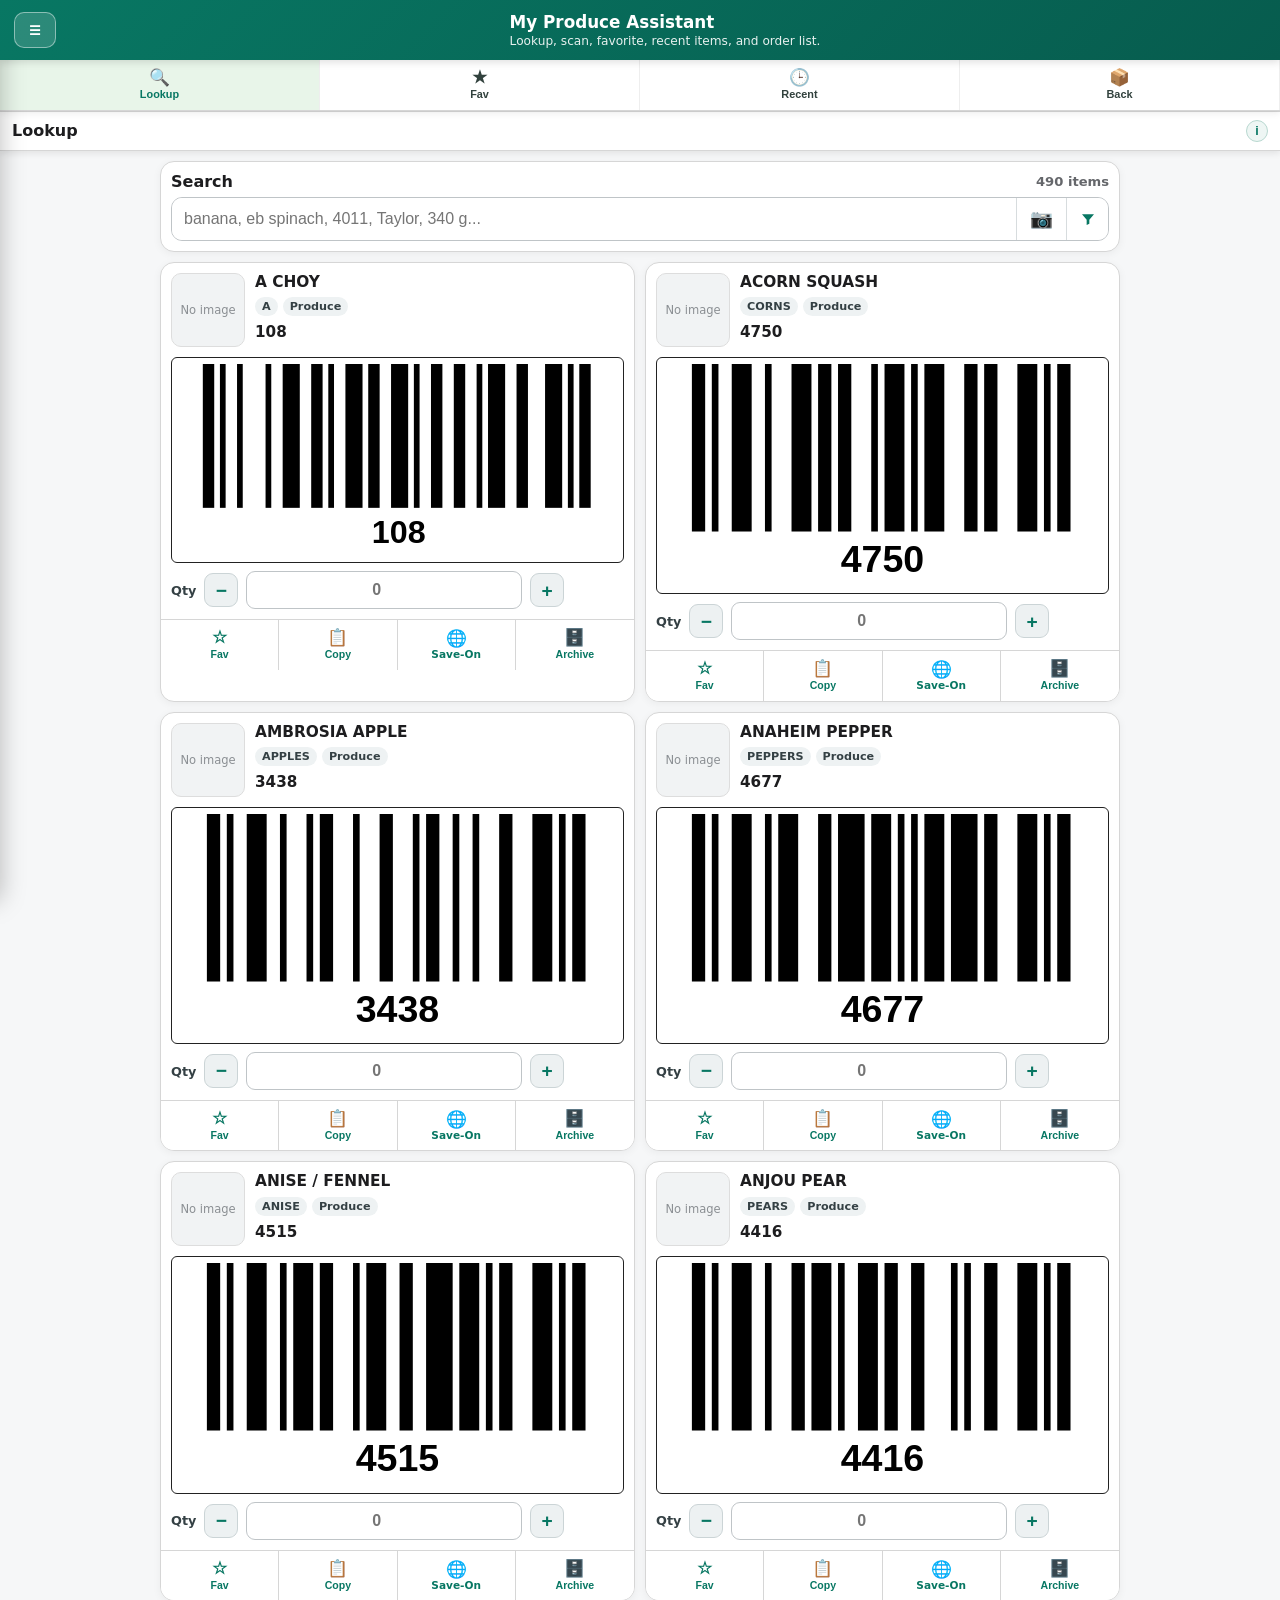
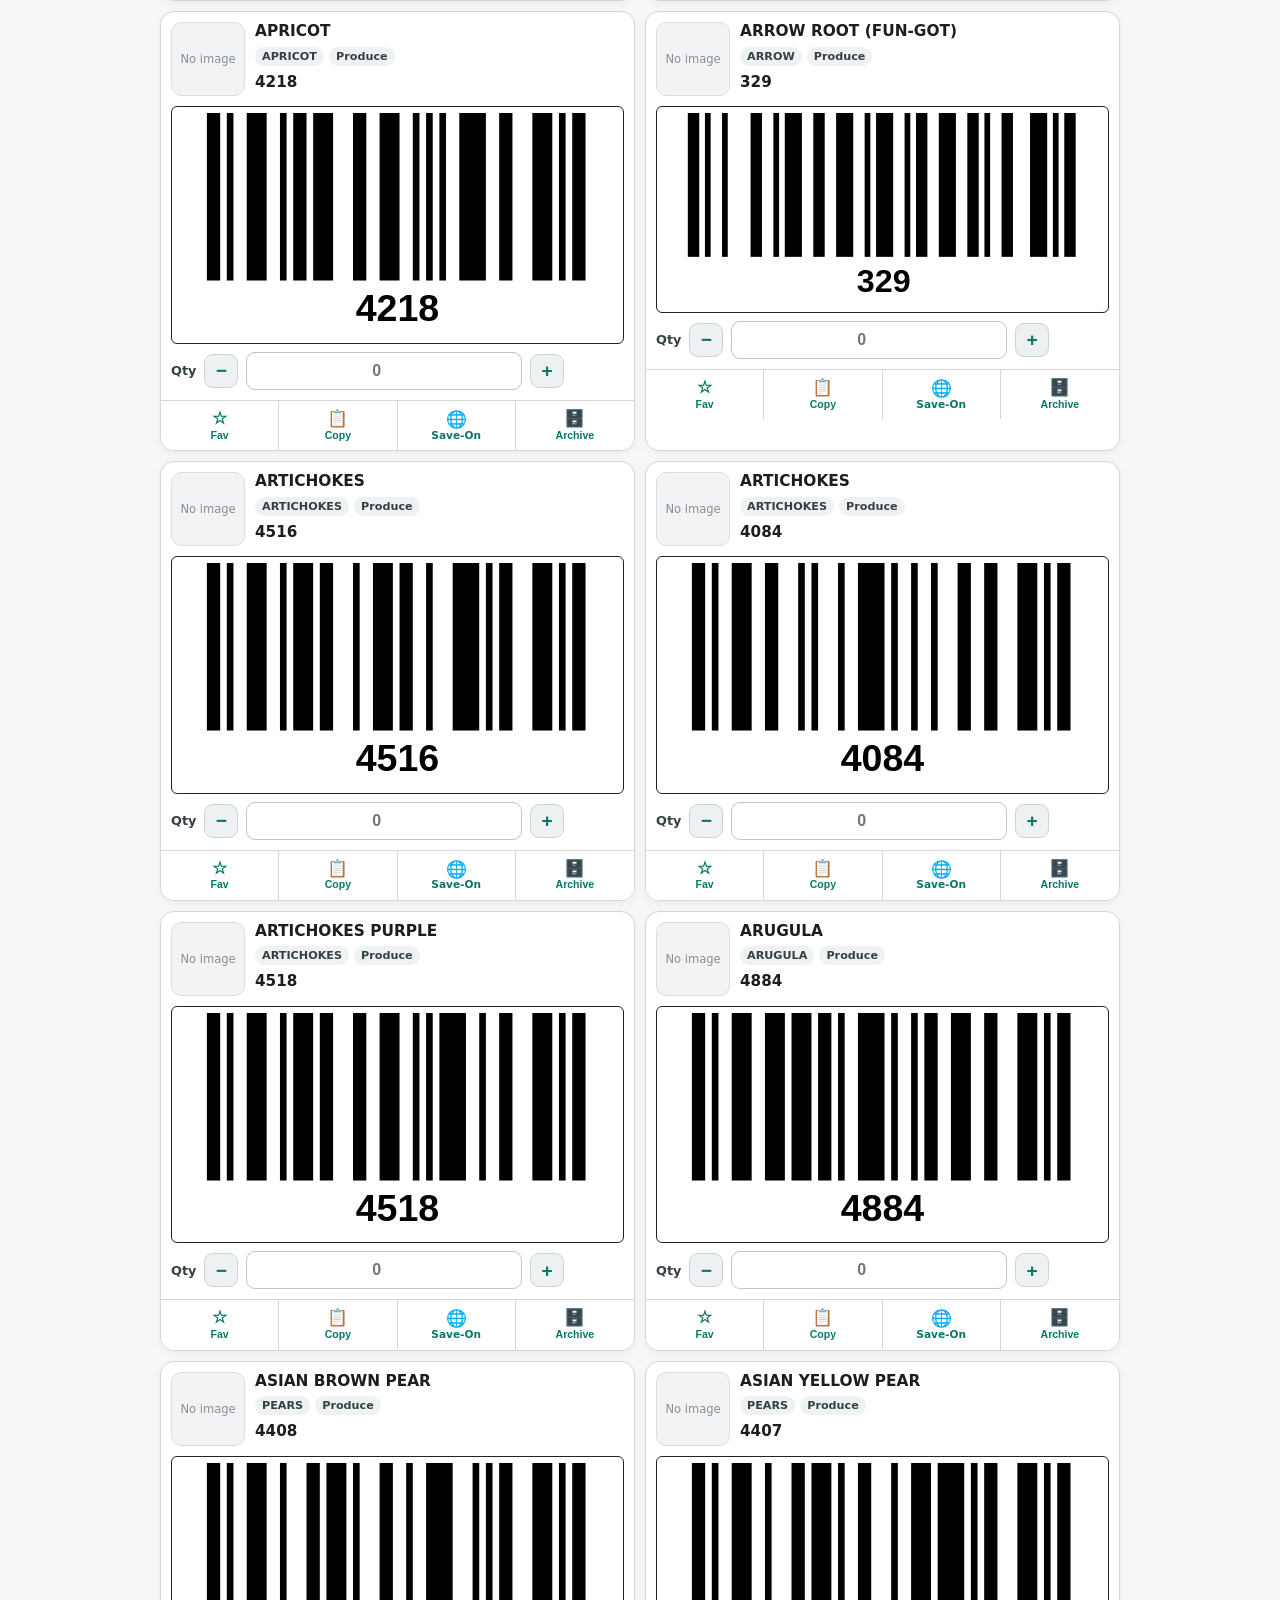
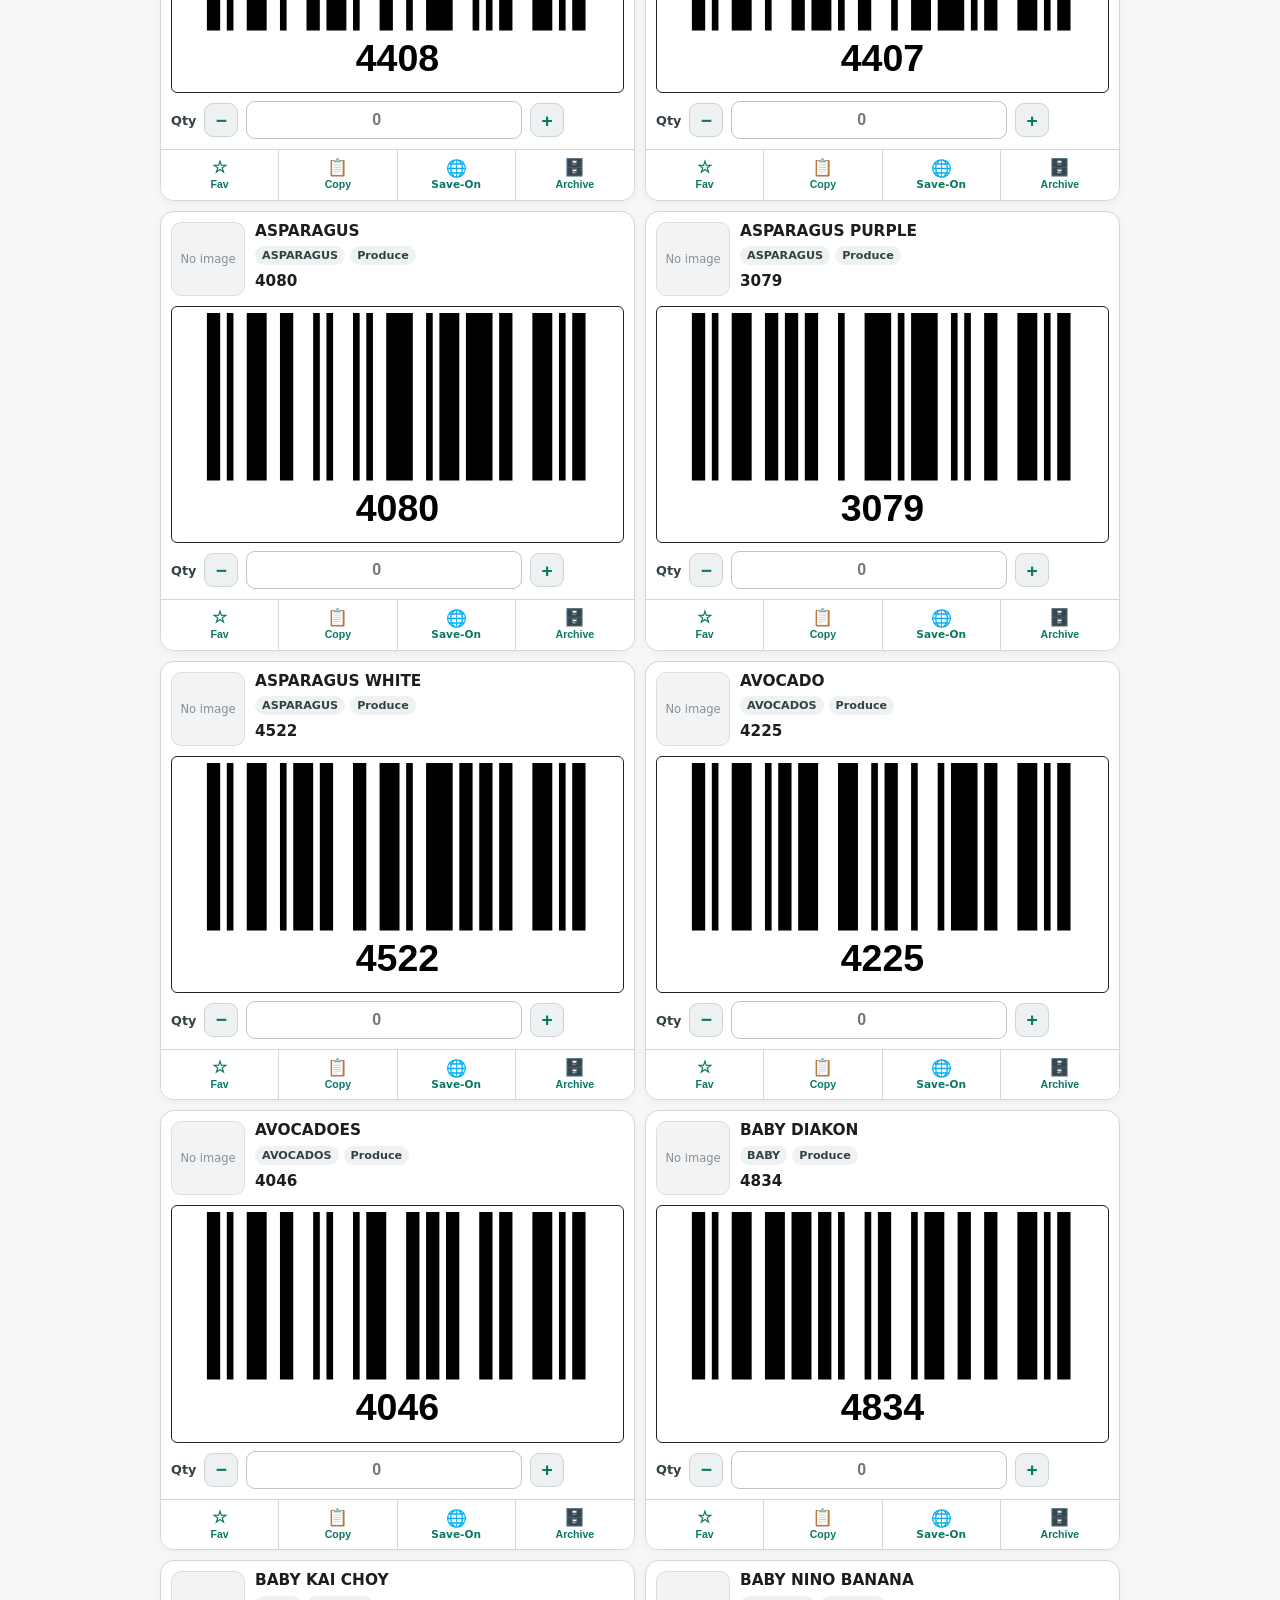
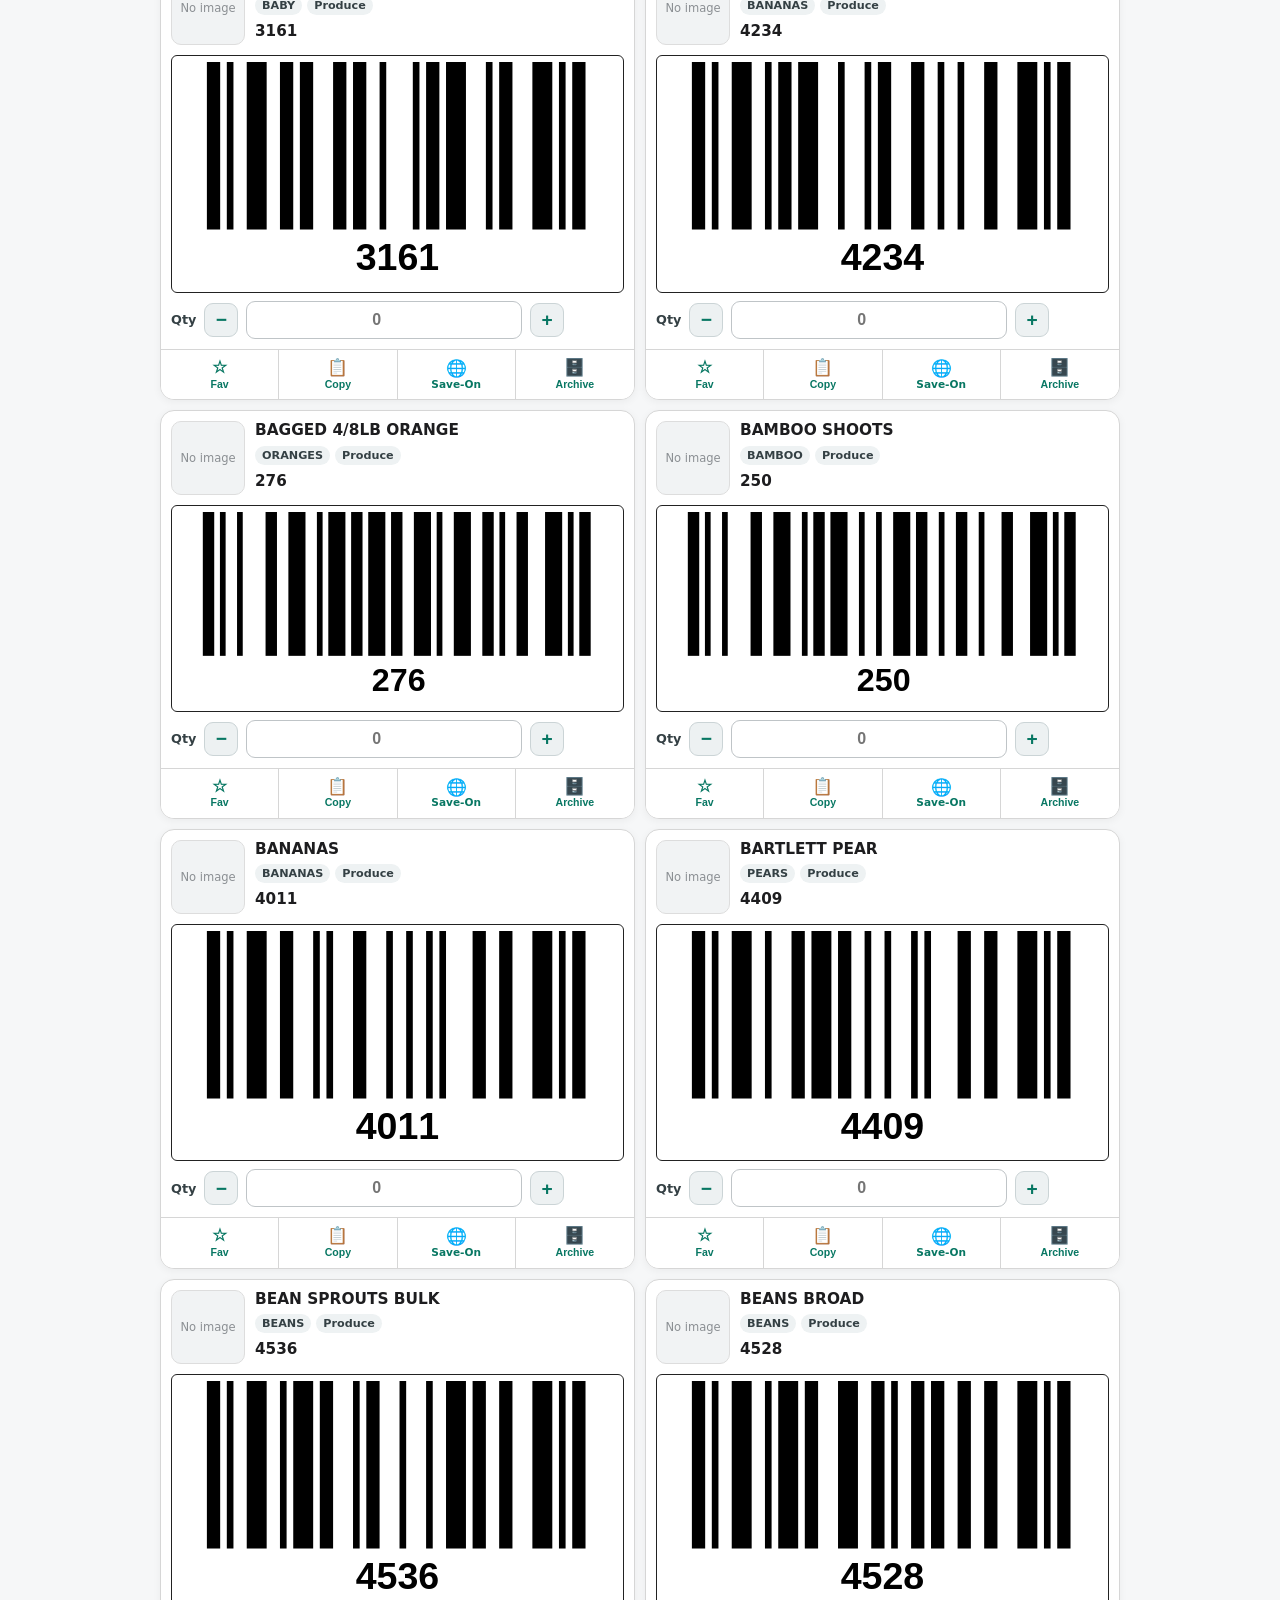
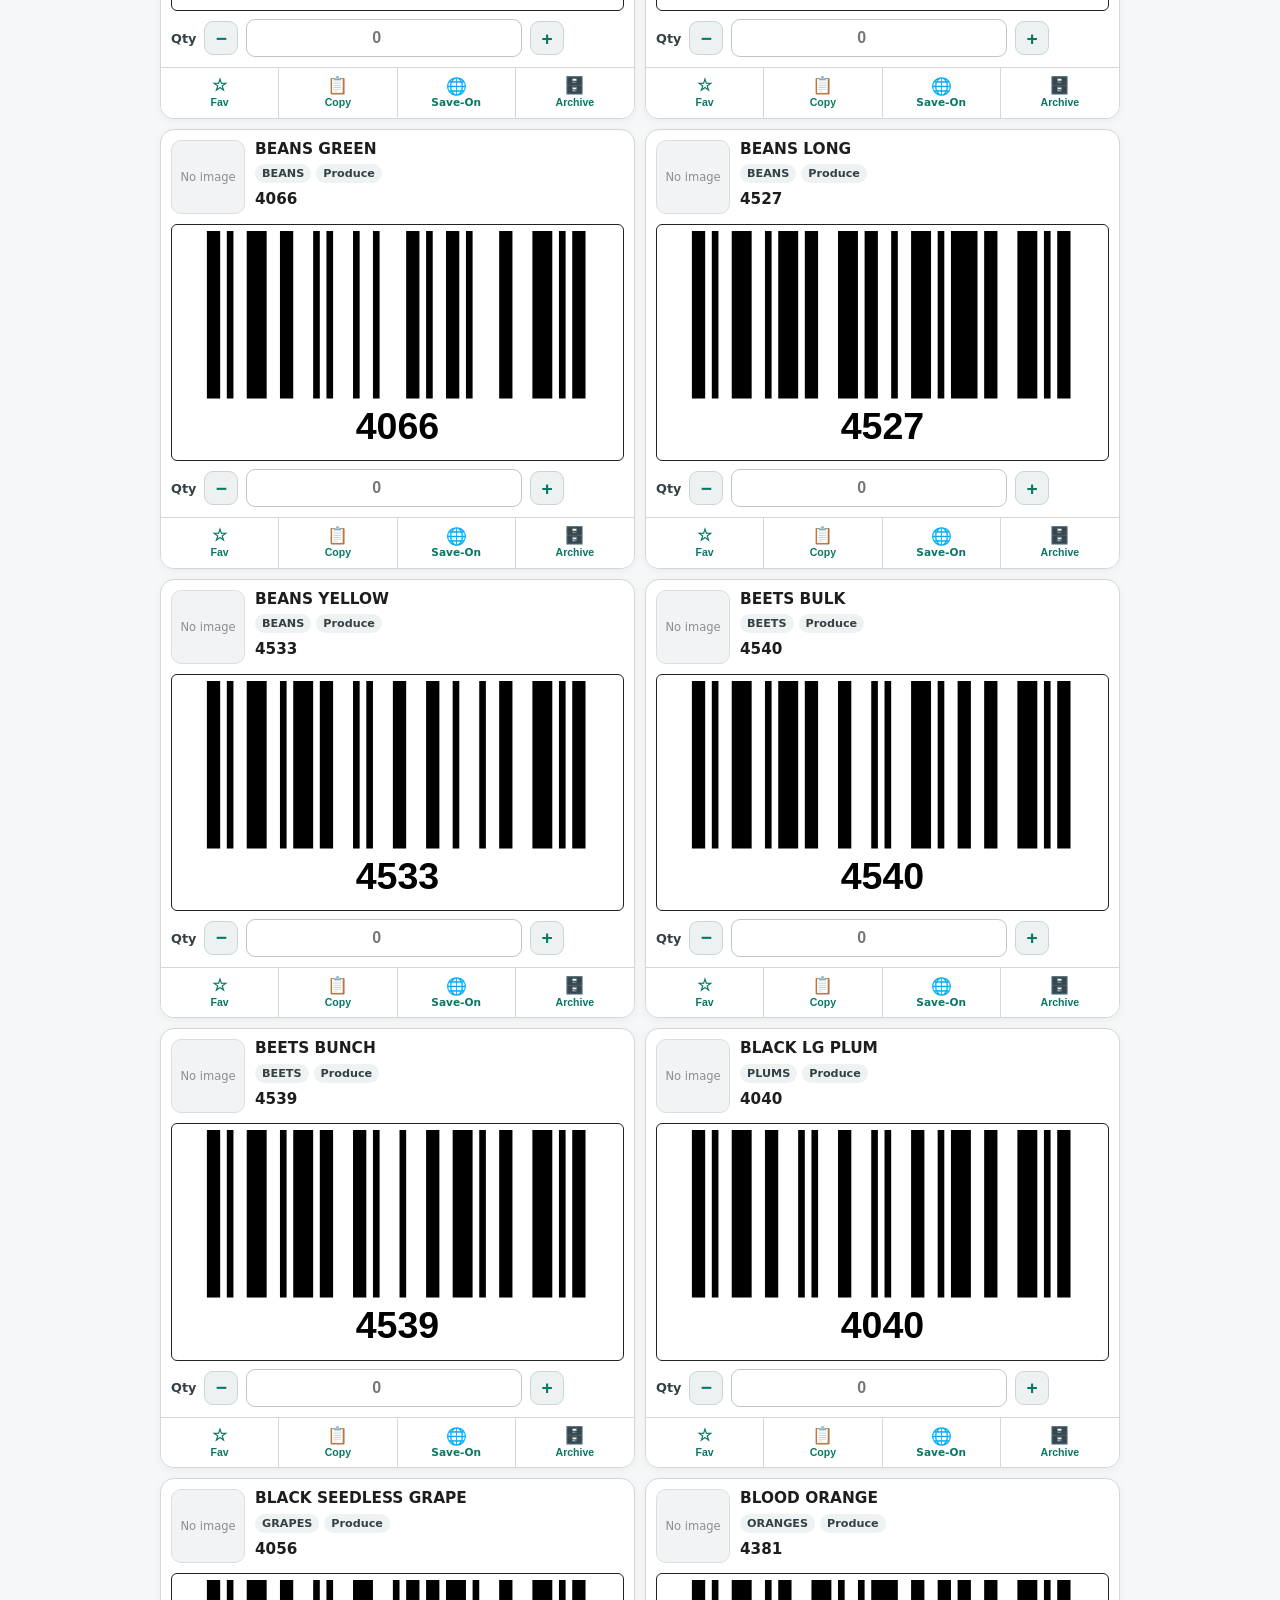
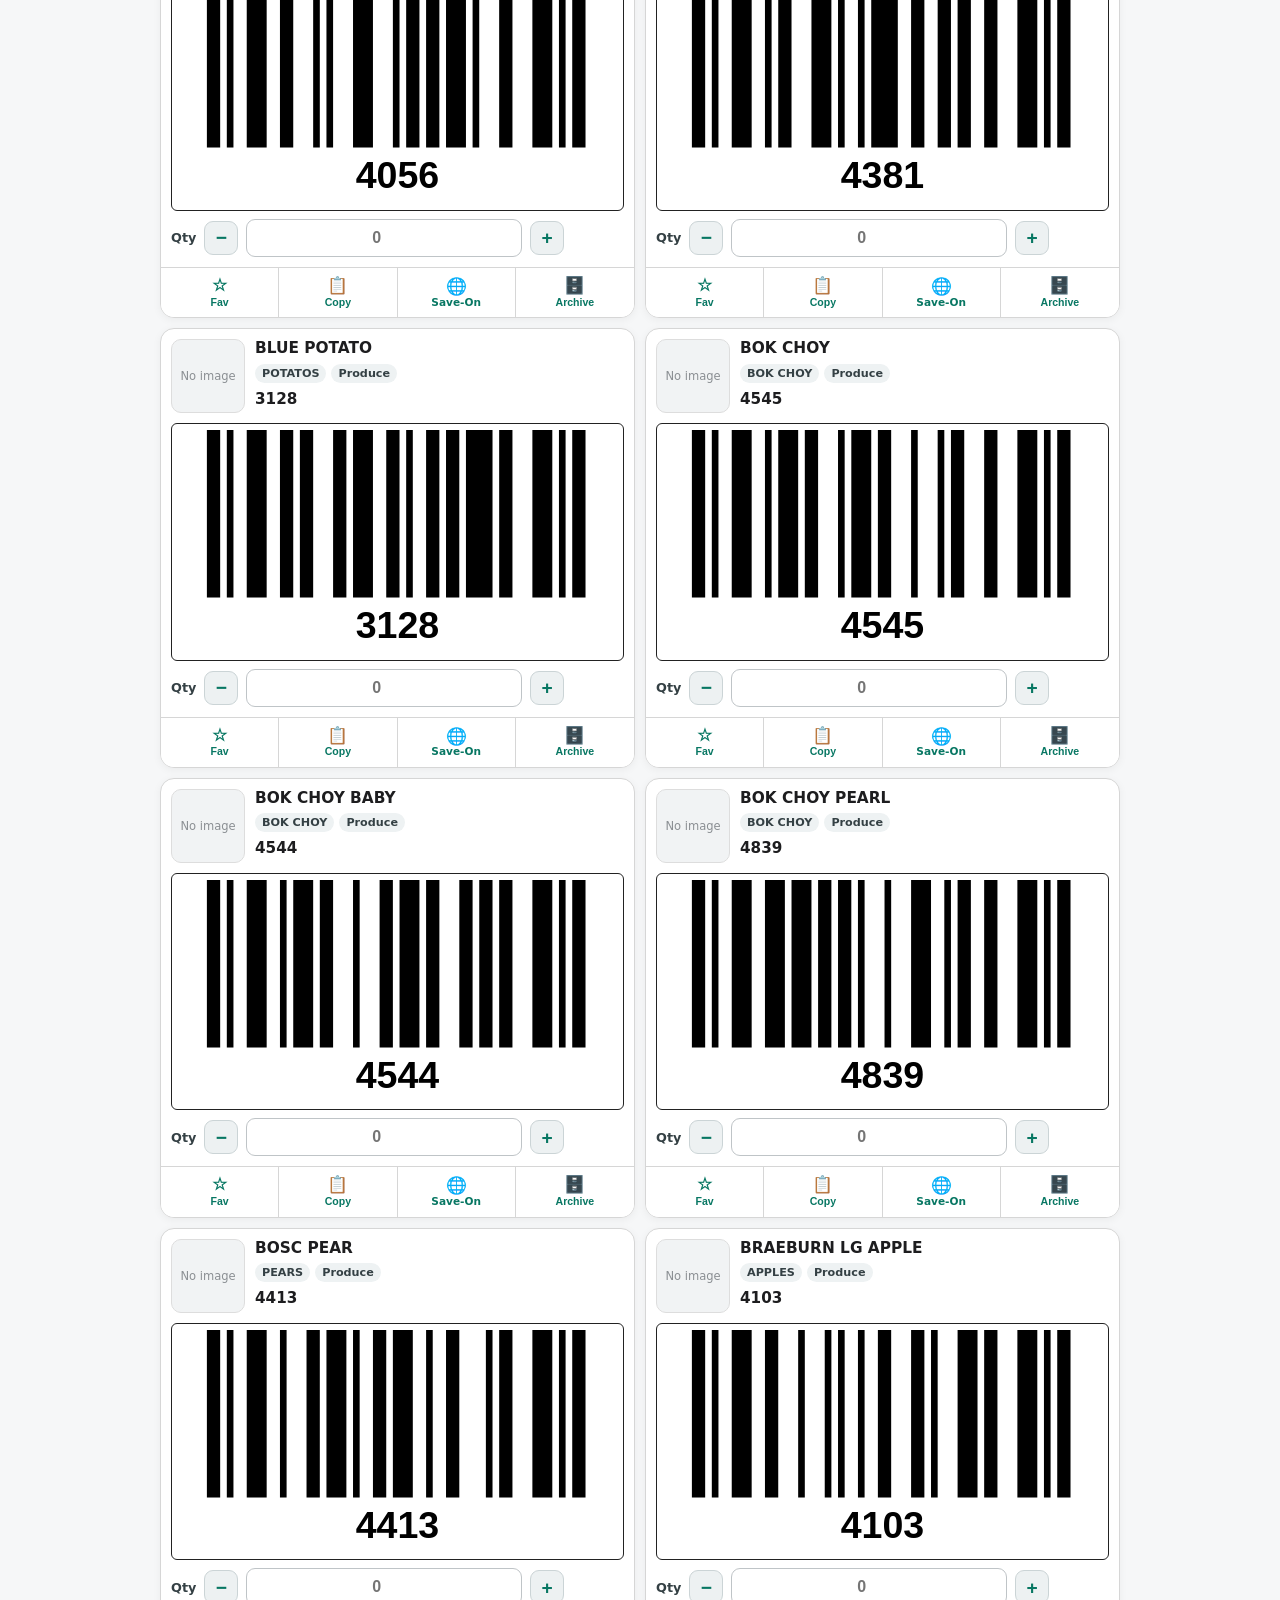
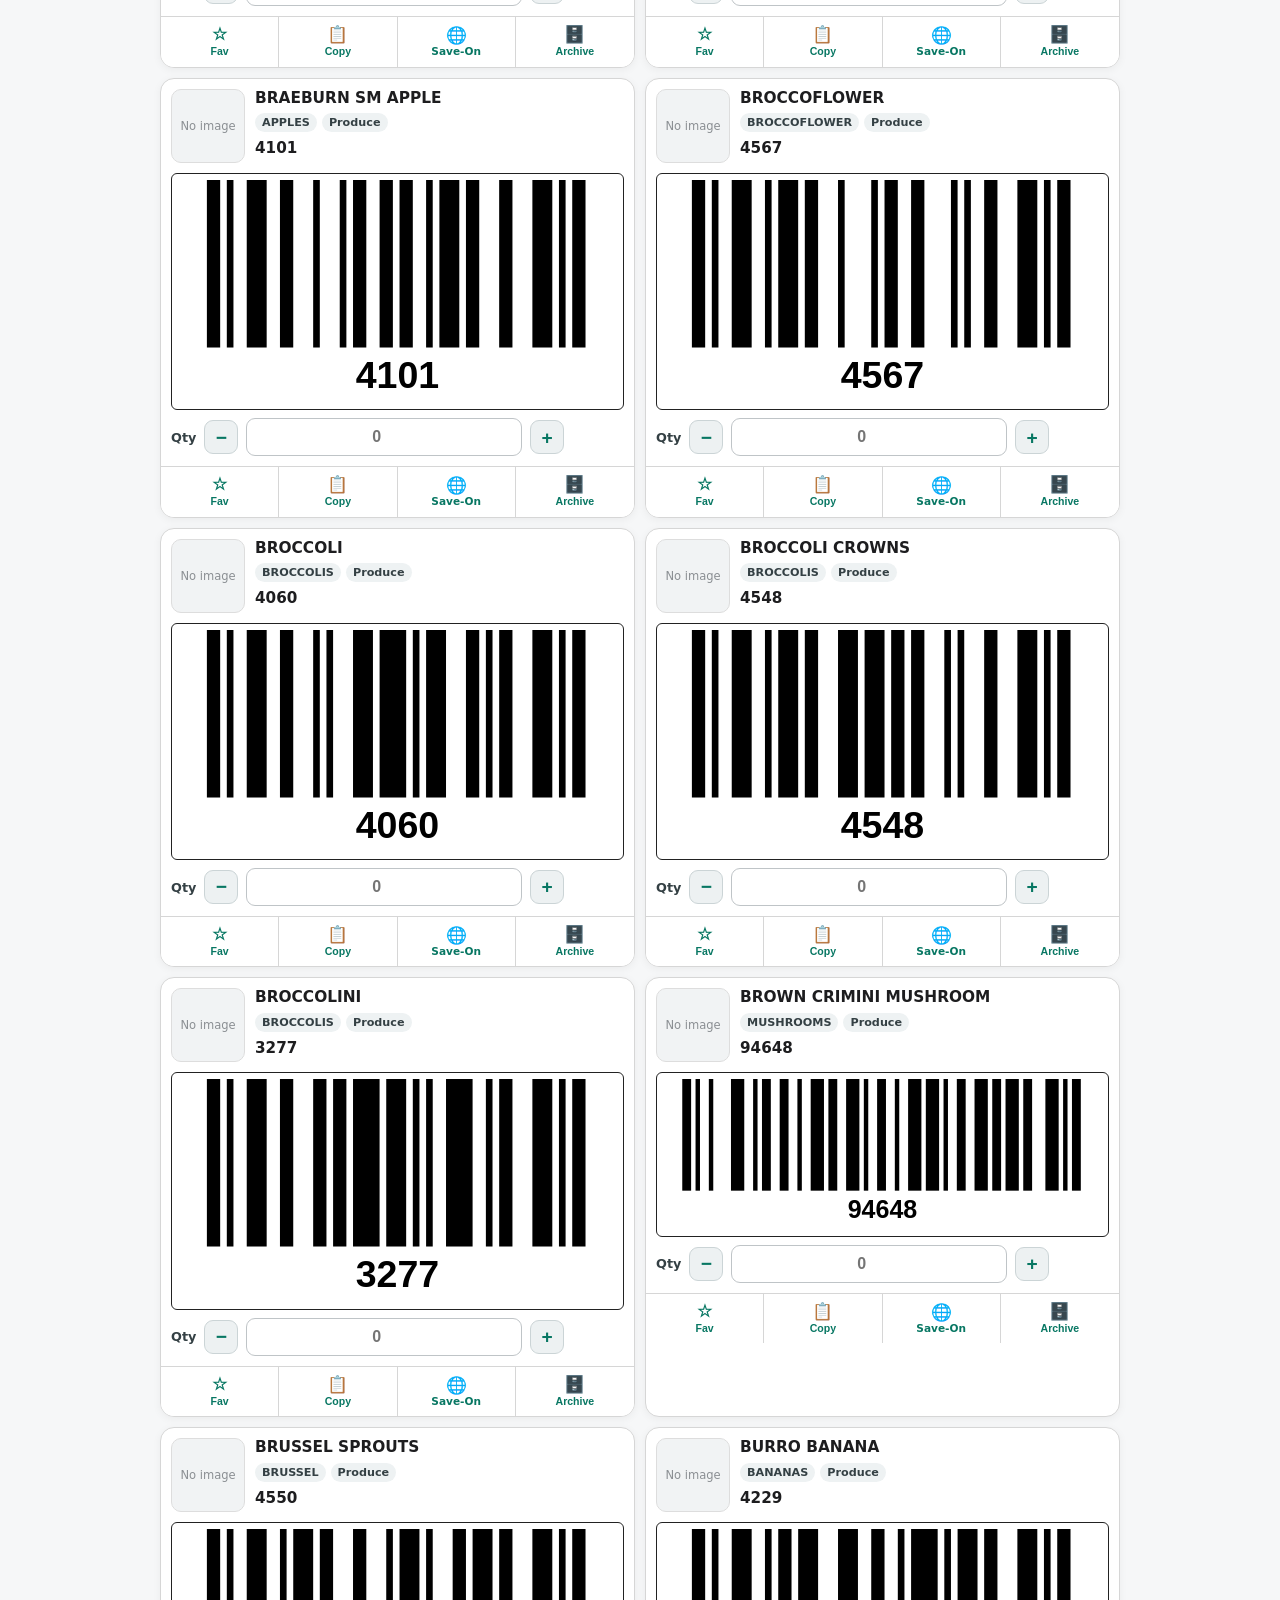
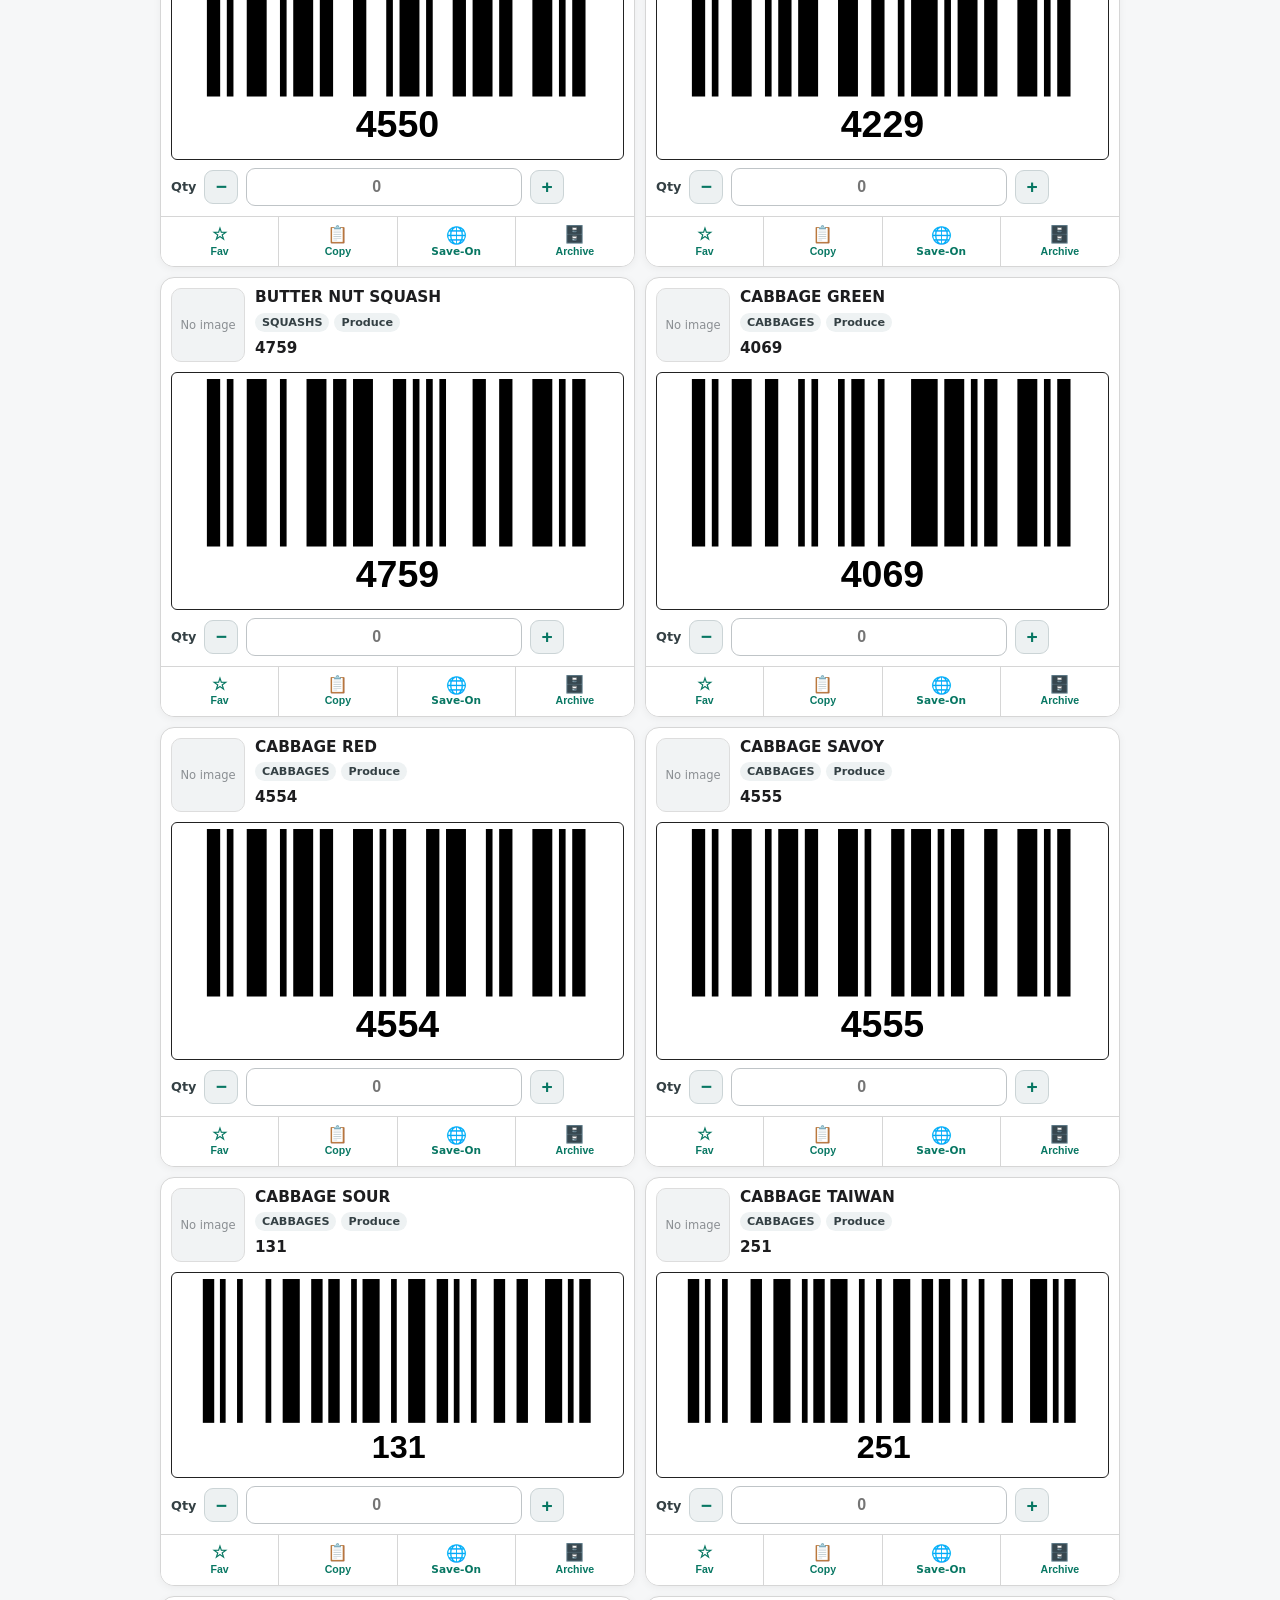
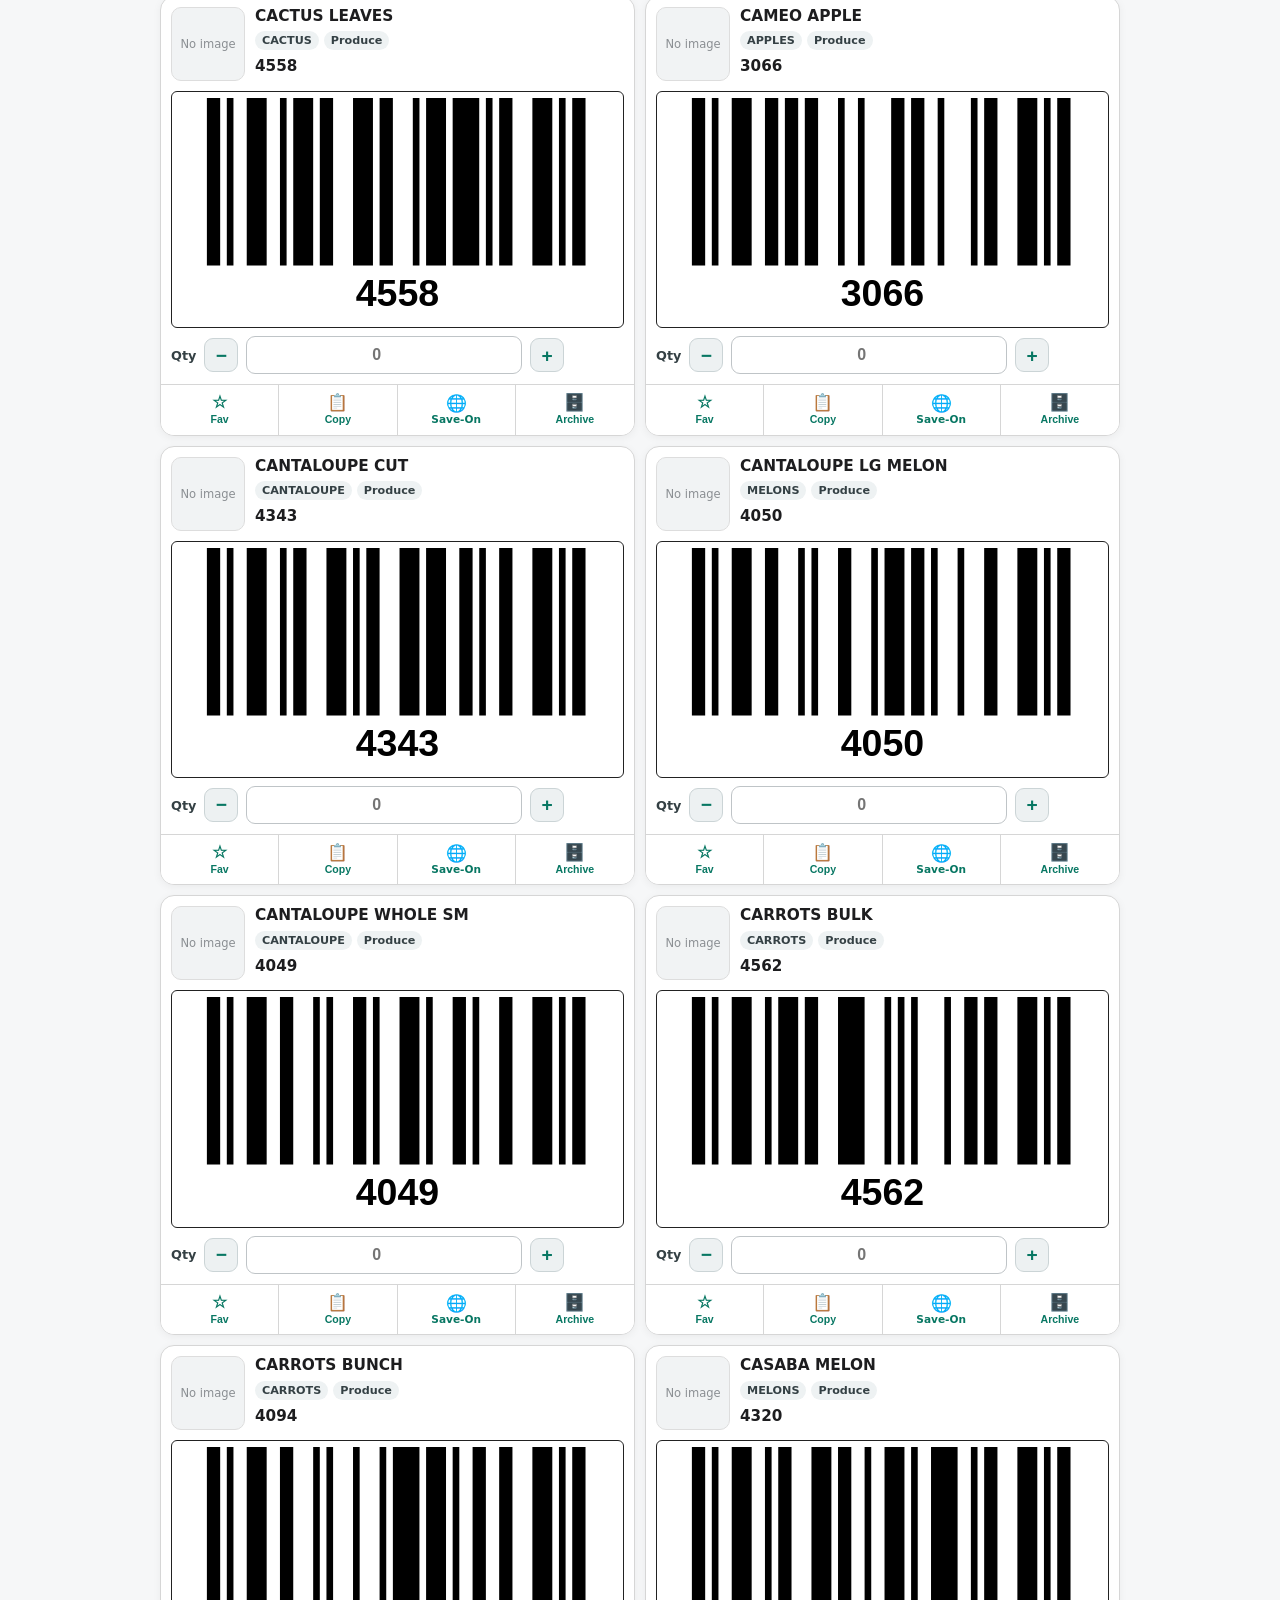
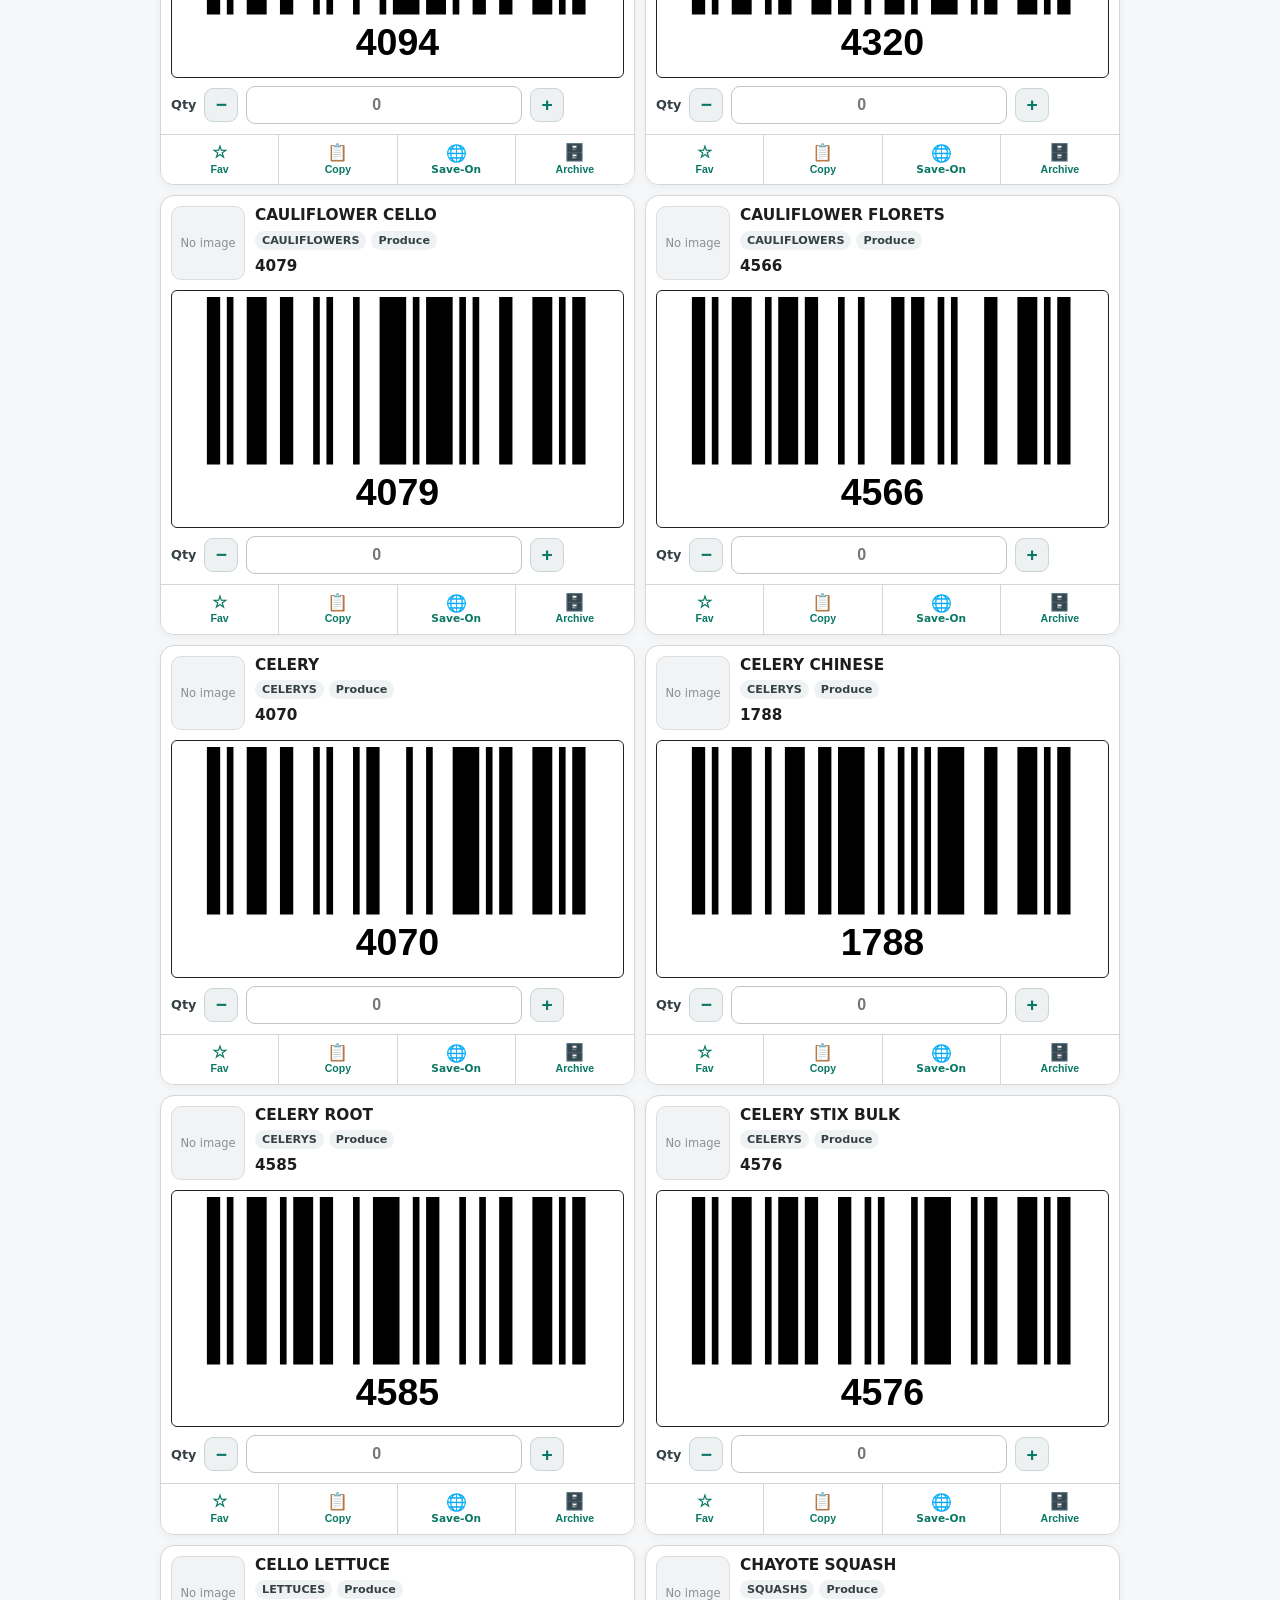
==== commit d4cdaf6b: "added modules" ====
--- a/v2/index.html
+++ b/v2/index.html
@@ -73,7 +73,7 @@
 <nav class="tabs"><button class="tab active" data-view="lookup"><span class="tab-icon">🔍</span><span class="tab-text">Lookup</span></button><button class="tab" data-view="favorites"><span class="tab-icon">★</span><span class="tab-text">Fav</span></button><button class="tab" data-view="recent"><span class="tab-icon">🕒</span><span class="tab-text">Recent</span></button><button class="tab" data-view="order"><span class="tab-icon">📦</span><span class="tab-text">Back</span></button></nav>
 <div id="lookupFixedHeader" class="fixed-page-title lookup-fixed-title" hidden>
   <strong>Lookup</strong>
-  <button id="lookupInfoBtn" type="button" aria-label="Lookup info">i</button>
+  <button id="lookupInfoBtn" class="section-info-btn" type="button" aria-label="Lookup info">i</button>
 </div>
 
 <main>
@@ -280,4 +280,4 @@
   </div>
 </div>
 
-<footer>Data source: Google Sheets when configured, with local cache and bundled CSV fallback.</footer><script src="data.js"></script><script src="src/core/config/AppConfig.js"></script><script src="src/core/logging/Logger.js"></script><script src="src/core/utils/UrlUtils.js"></script><script src="src/core/http/HttpClient.js"></script><script src="src/core/storage/LocalStorageClient.js"></script><script src="src/app.js"></script><script src="js/providers/LocalCatalogProvider.js"></script><script src="js/providers/GoogleSheetsCatalogProvider.js"></script><script src="js/services/CatalogService.js"></script><script src="app.js"></script></body></html>
+<footer>Data source: Google Sheets when configured, with local cache and bundled CSV fallback.</footer><script src="data.js"></script><script src="src/core/config/AppConfig.js"></script><script src="src/core/logging/Logger.js"></script><script src="src/core/utils/UrlUtils.js"></script><script src="src/core/http/HttpClient.js"></script><script src="src/core/storage/LocalStorageClient.js"></script><script src="src/core/router/Router.js"></script><script src="src/app.js"></script><script src="js/providers/LocalCatalogProvider.js"></script><script src="js/providers/GoogleSheetsCatalogProvider.js"></script><script src="js/services/CatalogService.js"></script><script src="src/modules/products/providers/LegacyCatalogProductProvider.js"></script><script src="src/modules/products/ProductRepository.js"></script><script src="src/modules/products/ProductService.js"></script><script src="src/modules/products/ProductView.js"></script><script src="src/modules/products/ProductController.js"></script><script src="app.js"></script></body></html>
